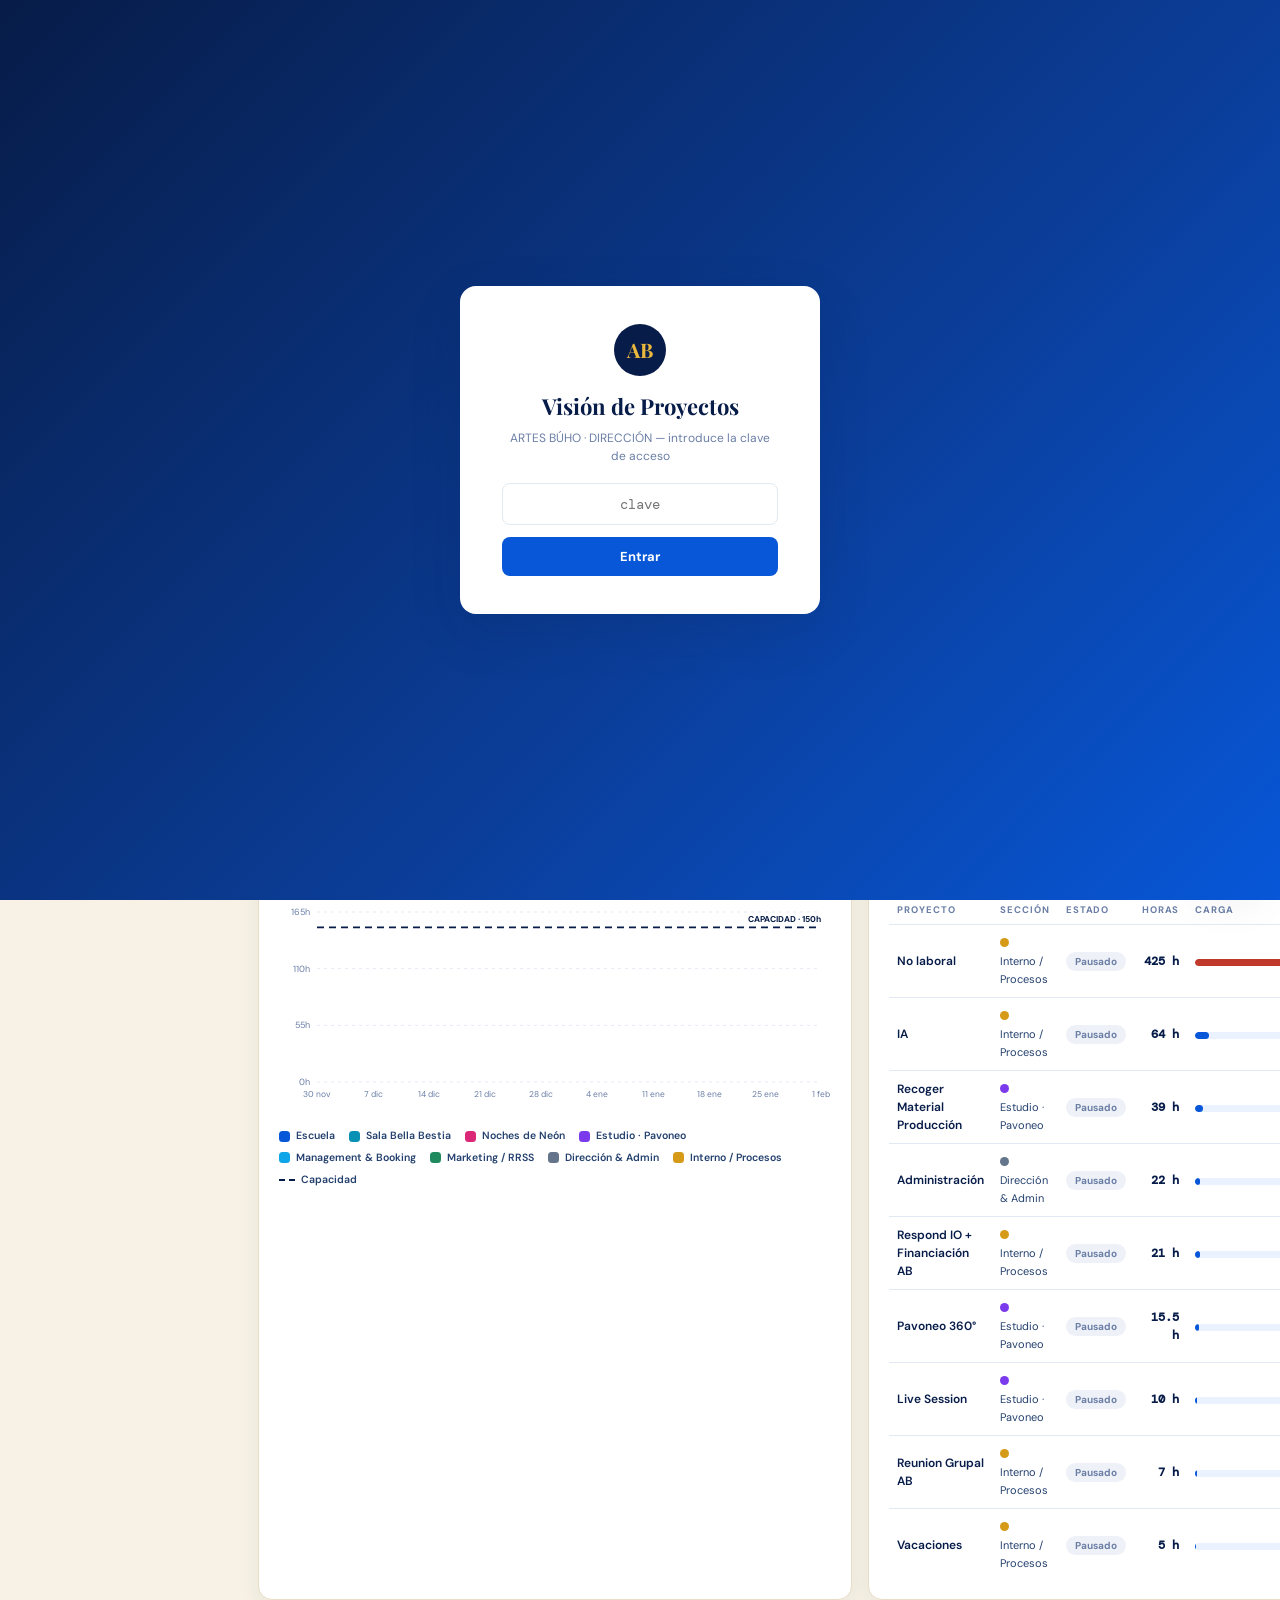
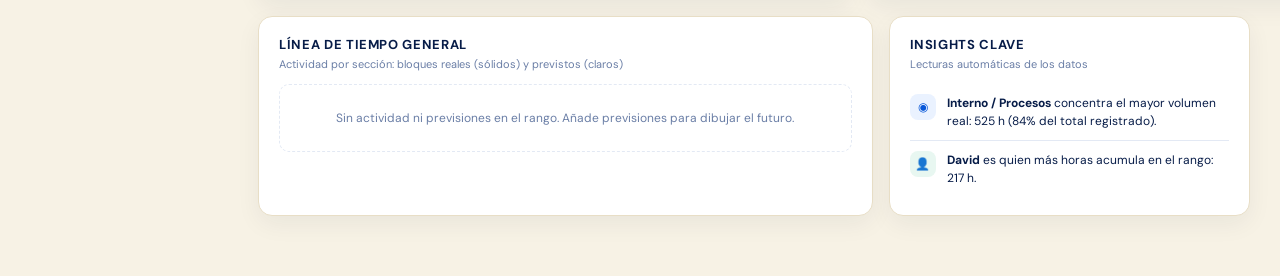
==== vision-global.html @ e703dee2 "Bautizar al asistente de Visión Global como Romeo, con tono afable y su saludo fijo El asistente pas" ====
<!DOCTYPE html>
<html lang="es">
<head>
<meta charset="UTF-8">
<meta name="viewport" content="width=device-width, initial-scale=1.0">
<title>Visión de Proyectos · Artes Búho</title>
<link rel="preconnect" href="https://fonts.googleapis.com">
<link rel="preconnect" href="https://fonts.gstatic.com" crossorigin>
<link href="https://fonts.googleapis.com/css2?family=Playfair+Display:ital,wght@0,400;0,600;0,700;1,400;1,600&family=DM+Sans:opsz,wght@9..40,300;9..40,400;9..40,500;9..40,600;9..40,700&family=DM+Mono:wght@400;500&display=swap" rel="stylesheet">
<style>
:root{
  --cream:#F7F2E5; --parchment:#EADDBF; --paper:#FFFFFF; --paper-soft:#FCFAF3;
  --ink:#071C48; --ink-mid:#24406E; --ink-light:#6A7EA6; --ink-faint:#9DAECB;
  --blue:#0757D8; --blue-deep:#043C9F; --blue-soft:#EAF2FF; --blue-mist:#F2F7FF;
  --gold:#E8B83E; --gold-pale:#FFF5D7; --terra:#D59A18; --gold-deep:#B47F10;
  --green:#1E8A5E; --green-pale:#E8F7F1;
  --red:#C0392B; --red-pale:#FDECEA; --orange:#D97706; --orange-pale:#FEF3E2;
  --border:#E3E9F4; --border-warm:#E8DEC6;
  --sh:0 8px 24px rgba(7,28,72,.06); --sh-md:0 18px 52px rgba(7,28,72,.13);
  --r:14px;
}
*{margin:0;padding:0;box-sizing:border-box}
html{scroll-behavior:smooth}
body{font-family:'DM Sans',sans-serif;background:var(--cream);color:var(--ink);font-size:13.5px;line-height:1.5;-webkit-font-smoothing:antialiased}
button{font-family:'DM Sans',sans-serif}
.mono{font-family:'DM Mono',monospace}
svg text{font-family:'DM Sans',sans-serif}

/* ========= GATE ========= */
#gate{position:fixed;inset:0;background:linear-gradient(135deg,#071C48 0%,#0B3E9A 60%,#0757D8 100%);display:flex;align-items:center;justify-content:center;z-index:1000}
.gate-card{background:#fff;border-radius:16px;padding:38px 42px;max-width:360px;width:92%;text-align:center;box-shadow:var(--sh-md)}
.gate-owl{width:52px;height:52px;border-radius:50%;background:var(--ink);color:var(--gold);font-family:'Playfair Display',serif;font-weight:700;font-size:20px;display:flex;align-items:center;justify-content:center;margin:0 auto 14px}
.gate-card h1{font-family:'Playfair Display',serif;font-size:22px;margin-bottom:6px}
.gate-card p{font-size:12px;color:var(--ink-light);margin-bottom:18px}
.gate-card input{width:100%;padding:11px 14px;border:1.5px solid var(--border);border-radius:8px;font-size:14px;font-family:'DM Mono',monospace;text-align:center;margin-bottom:12px}
.gate-card input:focus{outline:none;border-color:var(--blue)}
.gate-card button{width:100%;background:var(--blue);color:#fff;border:none;border-radius:8px;padding:11px;font-size:13px;font-weight:700;cursor:pointer}
.gate-card button:hover{background:var(--blue-deep)}
.gate-err{color:var(--red);font-size:11px;margin-top:10px;display:none}

/* ========= APP SHELL ========= */
.shell{display:grid;grid-template-columns:228px 1fr;min-height:100vh}
aside{background:var(--ink);color:#fff;padding:18px 14px;display:flex;flex-direction:column;gap:4px;position:sticky;top:0;height:100vh;overflow-y:auto}
.brand{display:flex;align-items:center;gap:11px;padding:4px 8px 16px;border-bottom:1px solid rgba(255,255,255,.1);margin-bottom:12px}
.brand .owl{width:38px;height:38px;border-radius:50%;background:rgba(255,255,255,.08);border:1.5px solid rgba(232,184,62,.7);color:var(--gold);font-family:'Playfair Display',serif;font-weight:700;font-size:15px;display:flex;align-items:center;justify-content:center;flex:none}
.brand .b-sub{font-size:9px;letter-spacing:.24em;text-transform:uppercase;color:rgba(255,255,255,.55);font-weight:700}
.brand .b-title{font-family:'Playfair Display',serif;font-size:16.5px;font-weight:700;line-height:1.2}
.side-lbl{font-size:9px;letter-spacing:.2em;text-transform:uppercase;color:rgba(255,255,255,.42);font-weight:700;padding:12px 10px 6px}
.nav-item{display:flex;align-items:center;gap:10px;padding:9px 12px;border-radius:9px;color:rgba(255,255,255,.78);font-size:12.5px;font-weight:600;cursor:pointer;border:none;background:transparent;width:100%;text-align:left;transition:.14s}
.nav-item:hover{background:rgba(255,255,255,.08);color:#fff}
.nav-item.on{background:var(--blue);color:#fff;box-shadow:0 6px 16px rgba(7,87,216,.45)}
.nav-item .ic{width:17px;text-align:center;flex:none;opacity:.9}
.side-rama{display:flex;align-items:center;gap:9px;padding:6px 12px;font-size:11.5px;color:rgba(255,255,255,.72);font-weight:500}
.side-rama .dot{width:9px;height:9px;border-radius:3px;flex:none}
.side-foot{margin-top:auto;padding:14px 8px 4px;border-top:1px solid rgba(255,255,255,.1);display:flex;align-items:center;gap:10px}
.side-foot .avatar{width:30px;height:30px}
.side-foot .f-name{font-size:12px;font-weight:700}
.side-foot .f-role{font-size:10px;color:rgba(255,255,255,.55)}

/* ========= MAIN ========= */
.main{padding:0 clamp(14px,2.4vw,30px) 60px;min-width:0}
.topbar{display:flex;align-items:center;gap:12px;flex-wrap:wrap;padding:18px 0 14px;position:sticky;top:0;background:var(--cream);z-index:50;border-bottom:1px solid var(--border-warm);margin-bottom:18px}
.topbar h1{font-family:'Playfair Display',serif;font-size:clamp(19px,2.4vw,25px);font-weight:700}
.topbar .t-sub{font-size:9.5px;letter-spacing:.22em;text-transform:uppercase;color:var(--terra);font-weight:700}
.top-actions{margin-left:auto;display:flex;gap:8px;align-items:center;flex-wrap:wrap}
.pill{display:inline-flex;align-items:center;gap:7px;background:var(--paper);border:1.5px solid var(--border);border-radius:9px;padding:7px 13px;font-size:11.5px;font-weight:600;color:var(--ink-mid)}
.btn{border:1.5px solid var(--border);background:var(--paper);color:var(--ink-mid);border-radius:9px;padding:8px 14px;font-size:12px;font-weight:700;cursor:pointer;transition:.15s}
.btn:hover{border-color:var(--blue);color:var(--blue)}
.btn.primary{background:var(--blue);border-color:var(--blue);color:#fff}
.btn.primary:hover{background:var(--blue-deep)}
.sync-meta{font-size:10px;color:var(--ink-light);font-family:'DM Mono',monospace}

section.view{display:none}
section.view.on{display:block;animation:fadeUp .28s ease}
@keyframes fadeUp{from{opacity:0;transform:translateY(6px)}to{opacity:1;transform:none}}

/* ========= CARDS / GRID ========= */
.card{background:var(--paper);border:1px solid var(--border-warm);border-radius:var(--r);box-shadow:var(--sh);padding:18px 20px}
.card h2{font-size:13px;font-weight:700;letter-spacing:.05em;text-transform:uppercase;color:var(--ink)}
.card .hint{font-size:11px;color:var(--ink-light);margin-top:1px}
.card-head{display:flex;align-items:flex-start;gap:10px;flex-wrap:wrap;margin-bottom:12px}
.card-head .spacer{margin-left:auto;display:flex;gap:8px;align-items:center}
.grid{display:grid;gap:16px}
.g-2{grid-template-columns:1.35fr 1fr}
.g-3{grid-template-columns:1.2fr .9fr .75fr}
@media(max-width:1100px){.g-2,.g-3{grid-template-columns:1fr}}
.mt{margin-top:16px}

/* ========= KPI ========= */
.kpis{display:grid;grid-template-columns:repeat(auto-fit,minmax(172px,1fr));gap:12px;margin-bottom:16px}
.kpi{background:var(--paper);border:1px solid var(--border-warm);border-radius:var(--r);padding:14px 16px 10px;box-shadow:var(--sh);position:relative}
.kpi .k-label{font-size:9.5px;letter-spacing:.14em;text-transform:uppercase;color:var(--ink-light);font-weight:700;padding-right:24px}
.kpi .k-val{font-family:'Playfair Display',serif;font-size:27px;font-weight:700;line-height:1.15;margin-top:3px}
.kpi .k-val small{font-size:13px;font-family:'DM Sans',sans-serif;font-weight:600;color:var(--ink-mid)}
.kpi .k-sub{font-size:10.5px;color:var(--ink-light);margin:1px 0 4px}
.kpi .k-sub b{color:var(--green)}
.kpi .k-sub b.neg{color:var(--red)}
.kpi .k-ic{position:absolute;top:12px;right:12px;width:22px;height:22px;border-radius:7px;display:flex;align-items:center;justify-content:center;font-size:11px;background:var(--blue-soft);color:var(--blue)}
.kpi.gold .k-ic{background:var(--gold-pale);color:var(--gold-deep)}
.kpi.gold{background:linear-gradient(150deg,var(--gold-pale) 0%,#fff 55%)}
.kpi.gold .k-val{color:var(--gold-deep)}
.kpi.alert .k-ic{background:var(--red-pale);color:var(--red)}

/* ========= CHARTS ========= */
.chart-wrap{overflow-x:auto;padding-bottom:4px}
.legend{display:flex;flex-wrap:wrap;gap:6px 14px;margin-top:8px}
.legend .lg{display:flex;align-items:center;gap:6px;font-size:10.5px;color:var(--ink-mid);font-weight:600;cursor:pointer;transition:.15s}
.legend .lg.off{opacity:.3}
.lg .sw{width:11px;height:11px;border-radius:3.5px}
.lg .ln{width:16px;height:0;border-top:2.5px dashed var(--ink-light)}
.tooltip{position:fixed;pointer-events:none;background:var(--ink);color:#fff;border-radius:10px;padding:10px 13px;font-size:11px;z-index:500;max-width:290px;box-shadow:var(--sh-md);display:none;line-height:1.55}
.tooltip .tt-title{font-weight:700;margin-bottom:4px;font-size:11.5px}
.tooltip .tt-row{display:flex;align-items:center;gap:7px;justify-content:space-between}
.tooltip .tt-row .l{display:flex;align-items:center;gap:6px}
.tooltip .dot{width:7px;height:7px;border-radius:50%;flex:none}
.tooltip .mono{color:var(--gold)}

/* heatmap */
table.heat{border-collapse:separate;border-spacing:3px;width:100%;font-size:11px}
.heat th{font-size:9px;letter-spacing:.1em;text-transform:uppercase;color:var(--ink-light);font-weight:700;padding:2px 4px}
.heat td.name{white-space:nowrap;padding-right:8px;font-weight:600;font-size:11.5px}
.heat td.name .avatar{width:22px;height:22px;font-size:9px;margin-right:6px;vertical-align:middle}
.heat td.hc{border-radius:7px;text-align:center;font-family:'DM Mono',monospace;font-weight:500;font-size:10px;padding:8px 2px;min-width:44px;color:var(--ink-mid)}
.heat-scale{display:flex;gap:12px;margin-top:10px;font-size:10px;color:var(--ink-light);font-weight:600;flex-wrap:wrap}
.heat-scale .hs{display:flex;align-items:center;gap:5px}
.heat-scale .sw{width:11px;height:11px;border-radius:3px}

/* tables */
table.tbl{border-collapse:collapse;width:100%;font-size:12px}
.tbl th{font-size:9.5px;letter-spacing:.1em;text-transform:uppercase;color:var(--ink-light);font-weight:700;text-align:left;padding:7px 8px;border-bottom:1.5px solid var(--border)}
.tbl td{padding:9px 8px;border-bottom:1px solid var(--border);vertical-align:middle}
.tbl tr:last-child td{border-bottom:none}
.tbl .r{text-align:right}
.state{display:inline-block;padding:2px 9px;border-radius:999px;font-size:10px;font-weight:700}
.state.on{background:var(--green-pale);color:var(--green)}
.state.plan{background:var(--gold-pale);color:var(--gold-deep)}
.state.off{background:#EEF1F7;color:var(--ink-light)}
.occ-bar{width:88px;height:7px;background:var(--blue-soft);border-radius:4px;overflow:hidden;display:inline-block;vertical-align:middle}
.occ-bar i{display:block;height:100%;border-radius:4px}

/* conflicts */
.cf-item{display:flex;align-items:center;gap:10px;padding:10px 12px;border:1px solid var(--border);border-radius:11px;margin-bottom:8px;background:var(--paper-soft)}
.cf-item .cf-ic{width:28px;height:28px;border-radius:8px;display:flex;align-items:center;justify-content:center;font-size:13px;flex:none}
.cf-item .cf-main{flex:1;min-width:0}
.cf-item .cf-t{font-weight:700;font-size:12px}
.cf-item .cf-m{font-size:10.5px;color:var(--ink-light)}
.sev{font-size:9.5px;font-weight:700;padding:2px 9px;border-radius:999px;flex:none}
.sev.alta{background:var(--red-pale);color:var(--red)}
.sev.media{background:var(--orange-pale);color:var(--orange)}
.sev.baja{background:var(--blue-soft);color:var(--blue)}

/* gantt */
.gantt{display:grid;grid-template-columns:150px 1fr;gap:0;font-size:11px}
.gantt .g-name{padding:8px 10px 8px 0;font-weight:600;display:flex;align-items:center;gap:7px;border-bottom:1px solid var(--border);white-space:nowrap}
.gantt .g-track{position:relative;border-bottom:1px solid var(--border);min-height:36px}
.g-bar{position:absolute;top:7px;height:22px;border-radius:6px;font-size:9.5px;font-weight:700;color:#fff;display:flex;align-items:center;padding:0 8px;overflow:hidden;white-space:nowrap;box-shadow:0 2px 6px rgba(7,28,72,.14);cursor:default}
.g-bar.fc{color:var(--ink-mid);box-shadow:none}
.g-head{display:grid;grid-template-columns:150px 1fr;font-size:9px;letter-spacing:.08em;text-transform:uppercase;color:var(--ink-light);font-weight:700}
.g-months{display:grid;position:relative}
.g-months div{padding:4px 0;text-align:center;border-left:1px dashed var(--border)}
.g-today{position:absolute;top:0;bottom:0;width:2px;background:var(--gold);z-index:3}
.g-today::after{content:'HOY';position:absolute;top:-2px;left:5px;font-size:8px;font-weight:800;color:var(--gold-deep);letter-spacing:.12em}

/* insights */
.ins-item{display:flex;gap:11px;padding:10px 0;border-bottom:1px solid var(--border);font-size:12px}
.ins-item:last-child{border-bottom:none}
.ins-item .ic{width:26px;height:26px;border-radius:8px;flex:none;display:flex;align-items:center;justify-content:center;font-size:12px}

/* people / avatars */
.avatar{width:26px;height:26px;border-radius:50%;color:#fff;font-size:10px;font-weight:700;display:inline-flex;align-items:center;justify-content:center;border:2px solid #fff;box-shadow:0 1px 3px rgba(7,28,72,.2)}
.pb-row{display:flex;align-items:center;gap:12px;margin-bottom:12px;flex-wrap:wrap}
.pb-name{width:140px;font-weight:700;font-size:12.5px;display:flex;align-items:center;gap:8px;flex:none}
.pb-track{flex:1;min-width:180px;height:24px;background:var(--blue-mist);border-radius:7px;overflow:hidden;display:flex}
.pb-seg{height:100%}
.pb-total{font-family:'DM Mono',monospace;font-weight:600;font-size:12.5px;min-width:56px;text-align:right}

/* forecast list */
.fc-list-item{display:flex;align-items:center;gap:12px;padding:11px 14px;background:var(--paper-soft);border:1px solid var(--border);border-radius:11px;margin-bottom:8px;flex-wrap:wrap}
.fc-list-item .fc-bar{width:5px;align-self:stretch;border-radius:3px;flex:none}
.fc-list-item .fc-main{flex:1;min-width:170px}
.fc-list-item .fc-title{font-weight:700;font-size:13px}
.fc-list-item .fc-meta{font-size:10.5px;color:var(--ink-light)}
.fc-list-item .fc-h{font-family:'DM Mono',monospace;font-weight:600;font-size:14px}
.icon-btn{border:1px solid var(--border);background:#fff;border-radius:8px;width:29px;height:29px;cursor:pointer;font-size:12px;color:var(--ink-mid)}
.icon-btn:hover{background:var(--blue-soft)}
.add-btn{background:var(--blue);color:#fff;border:none;border-radius:9px;padding:9px 16px;font-size:12px;font-weight:700;cursor:pointer}
.add-btn:hover{background:var(--blue-deep)}
.danger{color:var(--red);border-color:#f2c8c2}

/* mapping */
.map-row{display:flex;align-items:center;gap:10px;padding:8px 4px;border-bottom:1px solid var(--border);flex-wrap:wrap}
.map-row:last-child{border-bottom:none}
.map-row .p-name{flex:1;min-width:150px;font-weight:600;font-size:12px;display:flex;align-items:center;gap:8px}
.map-row select{padding:6px 10px;border:1.5px solid var(--border);border-radius:8px;font-size:11.5px;font-family:'DM Sans',sans-serif;background:#fff;color:var(--ink)}
.map-row .p-h{font-family:'DM Mono',monospace;font-size:10.5px;color:var(--ink-light);min-width:46px;text-align:right}
.dot{width:9px;height:9px;border-radius:50%;display:inline-block;flex:none}

/* modal */
.overlay{position:fixed;inset:0;background:rgba(7,28,72,.45);display:none;align-items:center;justify-content:center;z-index:600;padding:16px}
.overlay.on{display:flex}
.modal{background:#fff;border-radius:14px;max-width:480px;width:100%;max-height:88vh;overflow:auto;padding:26px;box-shadow:var(--sh-md)}
.modal h3{font-family:'Playfair Display',serif;font-size:19px;margin-bottom:14px}
.inp{margin-bottom:12px}
.inp label{display:block;font-size:10px;letter-spacing:.12em;text-transform:uppercase;font-weight:700;color:var(--ink-light);margin-bottom:5px}
.inp input,.inp select,.inp textarea{width:100%;padding:10px 12px;border:1.5px solid var(--border);border-radius:8px;font-size:13px;font-family:'DM Sans',sans-serif;color:var(--ink)}
.inp input:focus,.inp select:focus,.inp textarea:focus{outline:none;border-color:var(--blue)}
.inp-row{display:grid;grid-template-columns:1fr 1fr;gap:10px}
.modal-actions{display:flex;gap:8px;justify-content:flex-end;margin-top:16px;flex-wrap:wrap}
.ghost-btn{background:#fff;color:var(--ink-mid);border:1.5px solid var(--border);border-radius:9px;padding:8px 14px;font-size:12px;font-weight:600;cursor:pointer}
.ghost-btn:hover{border-color:var(--blue);color:var(--blue)}

.empty{padding:24px;text-align:center;color:var(--ink-light);font-size:12px;border:1.5px dashed var(--border);border-radius:10px}
.toast{position:fixed;bottom:22px;left:50%;transform:translateX(-50%) translateY(80px);background:var(--ink);color:#fff;border-radius:999px;padding:10px 22px;font-size:12.5px;font-weight:600;z-index:800;transition:.3s;opacity:0}
.toast.on{transform:translateX(-50%);opacity:1}

/* ========= AI ASSISTANT (floating) ========= */
.ai-fab{position:fixed;bottom:24px;right:24px;width:52px;height:52px;border-radius:50%;background:var(--ink);color:var(--gold);border:1.5px solid rgba(232,184,62,.5);font-family:'Playfair Display',serif;font-size:21px;box-shadow:var(--sh-md);cursor:pointer;z-index:900;display:flex;align-items:center;justify-content:center;transition:.15s}
.ai-fab:hover{transform:scale(1.07);background:var(--ink-mid)}
.ai-panel{position:fixed;bottom:88px;right:24px;width:340px;max-width:calc(100vw - 32px);height:440px;max-height:70vh;background:#fff;border-radius:16px;box-shadow:var(--sh-md);z-index:901;display:flex;flex-direction:column;overflow:hidden;border:1px solid var(--border)}
.ai-panel-head{background:var(--ink);color:#fff;padding:12px 14px;font-weight:700;font-size:12.5px;display:flex;justify-content:space-between;align-items:center;flex:none}
.ai-panel-head button{background:transparent;border:none;color:rgba(255,255,255,.75);font-size:13px;cursor:pointer;padding:2px 4px}
.ai-panel-head button:hover{color:#fff}
.ai-panel-body{flex:1;overflow-y:auto;padding:12px;display:flex;flex-direction:column;gap:8px;background:var(--cream)}
.ai-msg{max-width:88%;padding:8px 11px;border-radius:11px;font-size:12.5px;line-height:1.55;white-space:pre-wrap}
.ai-msg.user{align-self:flex-end;background:var(--blue);color:#fff;border-bottom-right-radius:3px}
.ai-msg.bot{align-self:flex-start;background:#fff;border:1px solid var(--border);color:var(--ink);border-bottom-left-radius:3px}
.ai-msg.pending{align-self:flex-start;background:#fff;border:1px dashed var(--border);color:var(--ink-light);font-style:italic}
.ai-panel-input{display:flex;gap:6px;padding:10px;border-top:1px solid var(--border);background:#fff;flex:none}
.ai-panel-input input{flex:1;border:1.5px solid var(--border);border-radius:8px;padding:8px 10px;font-size:12.5px;font-family:'DM Sans',sans-serif;color:var(--ink)}
.ai-panel-input input:focus{outline:none;border-color:var(--blue)}
.ai-panel-input input:disabled{opacity:.6}
.ai-panel-input button{background:var(--blue);color:#fff;border:none;border-radius:8px;width:34px;font-size:14px;cursor:pointer;flex:none}
.ai-panel-input button:hover{background:var(--blue-deep)}
@media(max-width:520px){.ai-panel{right:16px;bottom:80px;width:calc(100vw - 32px)}.ai-fab{right:16px;bottom:16px}}
.wk-nav{display:flex;align-items:center;gap:6px}
.wk-lbl{font-family:'DM Mono',monospace;font-size:11px;font-weight:600;min-width:132px;text-align:center;color:var(--ink-mid)}
.seg-note{background:var(--gold-pale);border:1px solid #eed9a0;border-radius:10px;padding:9px 13px;font-size:11.5px;color:#7a5c10;margin-bottom:14px}

/* coincidences */
.heat-row{display:grid;gap:4px}
.heat-lbl{font-size:9px;color:var(--ink-light);text-align:center;letter-spacing:.08em;text-transform:uppercase;font-weight:700}

@media (max-width:900px){
  .shell{grid-template-columns:1fr}
  aside{position:fixed;left:0;top:0;bottom:0;width:236px;z-index:200;transform:translateX(-100%);transition:.25s}
  aside.open{transform:none;box-shadow:var(--sh-md)}
  .menu-btn{display:inline-flex!important}
}
.menu-btn{display:none;border:1.5px solid var(--border);background:#fff;border-radius:9px;width:36px;height:36px;font-size:15px;cursor:pointer;align-items:center;justify-content:center}
@media (prefers-reduced-motion:reduce){*{animation:none!important;transition:none!important}}
</style>
</head>
<body>

<div id="gate">
  <div class="gate-card">
    <div class="gate-owl">AB</div>
    <h1>Visión de Proyectos</h1>
    <p>ARTES BÚHO · DIRECCIÓN — introduce la clave de acceso</p>
    <input type="password" id="gateInput" placeholder="clave" onkeydown="if(event.key==='Enter')tryGate()">
    <button onclick="tryGate()">Entrar</button>
    <div class="gate-err" id="gateErr">Clave incorrecta</div>
  </div>
</div>

<div class="shell">
<aside id="sidebar">
  <div class="brand">
    <div class="owl">AB</div>
    <div><div class="b-sub">Artes Búho</div><div class="b-title">Visión de Proyectos</div></div>
  </div>
  <div class="side-lbl">Cuadro de mando</div>
  <div id="sideNav"></div>
  <div class="side-lbl">Secciones</div>
  <div id="sideRamas"></div>
  <div class="side-lbl">Enlaces</div>
  <a class="nav-item" href="index.html" target="_blank" rel="noopener" style="text-decoration:none">
    <span class="ic">🗓</span>Cuadrante de horas ↗
  </a>
  <div class="side-foot">
    <div class="avatar" style="background:var(--gold);color:var(--ink)">AB</div>
    <div><div class="f-name">Dirección</div><div class="f-role">Román · David</div></div>
  </div>
</aside>

<div class="main">
  <div class="topbar">
    <button class="menu-btn" onclick="document.getElementById('sidebar').classList.toggle('open')">☰</button>
    <div><div class="t-sub" id="topSub">Vista ejecutiva</div><h1 id="topTitle">Visión Global</h1></div>
    <div class="top-actions">
      <span class="pill" id="rangePill">🗓 —</span>
      <span class="sync-meta" id="syncMeta">—</span>
      <button class="btn" onclick="exportLocal()">⤓ Exportar</button>
      <button class="btn" onclick="importLocal()">⤒ Importar</button>
      <button class="btn primary" onclick="syncData(true)">↺ Sincronizar</button>
    </div>
  </div>

  <!-- ============ VISIÓN GLOBAL ============ -->
  <section class="view" id="v-global">
    <div class="kpis" id="kpiWrap"></div>

    <div class="grid g-2">
      <div class="card">
        <div class="card-head">
          <div><h2>Volumen de trabajo por sección</h2><div class="hint">Horas reales apiladas por semana · línea punteada = reales + previstas</div></div>
          <div class="spacer wk-nav">
            <button class="icon-btn" onclick="shiftRiver(-4)">‹</button>
            <button class="ghost-btn" style="padding:5px 11px" onclick="centerRiver()">Hoy</button>
            <button class="icon-btn" onclick="shiftRiver(4)">›</button>
          </div>
        </div>
        <div class="chart-wrap"><div id="volChart"></div></div>
        <div class="legend" id="volLegend"></div>
      </div>
      <div class="card">
        <div class="card-head">
          <div><h2>Mapa de calor · carga por persona y semana</h2><div class="hint">Horas reales del cuadrante</div></div>
        </div>
        <div class="chart-wrap"><div id="heatmap"></div></div>
        <div class="heat-scale" id="heatScale"></div>
      </div>
    </div>

    <div class="grid g-3 mt">
      <div class="card">
        <div class="card-head">
          <div><h2>Previsión de carga · próximas semanas</h2><div class="hint">Horas previstas por sección · línea = capacidad del equipo</div></div>
        </div>
        <div class="chart-wrap"><div id="fcChart"></div></div>
        <div class="legend" id="fcLegend"></div>
      </div>
      <div class="card">
        <div class="card-head">
          <div><h2>Proyectos activos · carga</h2><div class="hint">Horas reales acumuladas por proyecto</div></div>
        </div>
        <div style="overflow-x:auto"><table class="tbl" id="projTable"></table></div>
      </div>
      <div class="card">
        <div class="card-head">
          <div><h2>Conflictos de carga</h2><div class="hint">Sobrecargas y solapes detectados</div></div>
        </div>
        <div id="conflictsMini"></div>
        <button class="btn" style="width:100%;margin-top:6px" onclick="go('conflictos')">Ver todos los conflictos</button>
      </div>
    </div>

    <div class="grid g-2 mt" style="grid-template-columns:1.7fr 1fr">
      <div class="card">
        <div class="card-head">
          <div><h2>Línea de tiempo general</h2><div class="hint">Actividad por sección: bloques reales (sólidos) y previstos (claros)</div></div>
        </div>
        <div class="chart-wrap"><div id="gantt"></div></div>
      </div>
      <div class="card">
        <div class="card-head"><div><h2>Insights clave</h2><div class="hint">Lecturas automáticas de los datos</div></div></div>
        <div id="insights"></div>
      </div>
    </div>
  </section>

  <!-- ============ PROYECTOS ============ -->
  <section class="view" id="v-proyectos">
    <div class="seg-note">🦉 Cada proyecto del cuadrante computa sus horas en una sección del mapa de Artes Búho. Cambia la asignación y todo el cuadro de mando se recalcula.</div>
    <div class="card">
      <div class="card-head"><div><h2>Proyectos del cuadrante</h2><div class="hint">Horas reales, sección asignada y estado</div></div></div>
      <div id="mappingList"></div>
    </div>
  </section>

  <!-- ============ PERSONAS ============ -->
  <section class="view" id="v-personas">
    <div class="card">
      <div class="card-head"><div><h2>Carga por persona</h2><div class="hint">Horas reales del rango visible, repartidas por sección</div></div></div>
      <div id="peopleBars"></div>
    </div>
    <div class="card mt">
      <div class="card-head"><div><h2>Tendencia semanal por persona</h2><div class="hint">Evolución de la carga individual</div></div></div>
      <div class="chart-wrap"><div id="peopleTrend"></div></div>
    </div>
  </section>

  <!-- ============ PARALELO ============ -->
  <section class="view" id="v-paralelo">
    <div class="card">
      <div class="card-head">
        <div><h2>Quién está en qué, a la vez</h2><div class="hint">Horas por persona y sección en la semana seleccionada</div></div>
        <div class="spacer wk-nav">
          <button class="icon-btn" onclick="shiftDetailWeek(-1)">‹</button>
          <span class="wk-lbl" id="detailWeekLbl"></span>
          <button class="icon-btn" onclick="shiftDetailWeek(1)">›</button>
        </div>
      </div>
      <div class="chart-wrap"><div id="personRamaMatrix"></div></div>
    </div>
    <div class="card mt">
      <div class="card-head"><div><h2>Coincidencias del equipo por día</h2><div class="hint">Dorado = coincide todo el equipo activo · Azul = 2 o más personas</div></div></div>
      <div id="coincidenceGrid"></div>
    </div>
  </section>

  <!-- ============ PREVISIONES ============ -->
  <section class="view" id="v-previsiones">
    <div class="card">
      <div class="card-head">
        <div><h2>Previsiones de carga</h2><div class="hint">Eventos y procesos futuros con horas estimadas: se dibujan en el volumen y en la línea de tiempo</div></div>
        <div class="spacer"><button class="add-btn" onclick="openForecast()">+ Nueva previsión</button></div>
      </div>
      <div id="forecastList"></div>
    </div>
    <div class="card mt">
      <div class="card-head"><div><h2>Capacidad del equipo</h2><div class="hint">Horas semanales de referencia por persona: se usan para ocupación y conflictos</div></div></div>
      <div id="capacityList"></div>
    </div>
  </section>

  <!-- ============ CONFLICTOS ============ -->
  <section class="view" id="v-conflictos">
    <div class="card">
      <div class="card-head"><div><h2>Conflictos y alertas de carga</h2><div class="hint">Sobrecargas por persona, picos por encima de la capacidad y solapes de todo el equipo</div></div></div>
      <div id="conflictsFull"></div>
    </div>
  </section>
</div>
</div>

<div class="overlay" id="overlay" onclick="if(event.target===this)closeModal()">
  <div class="modal" id="modalBody"></div>
</div>
<div class="tooltip" id="tooltip"></div>
<div class="toast" id="toast"></div>
<input type="file" id="importFile" accept=".json" style="display:none">

<button class="ai-fab" id="aiFab" onclick="toggleAiChat()" title="Preguntar a Romeo sobre el cuadrante">🦉</button>
<div class="ai-panel" id="aiPanel" style="display:none">
  <div class="ai-panel-head">
    <span>🦉 Romeo</span>
    <button onclick="toggleAiChat()">✕</button>
  </div>
  <div class="ai-panel-body" id="aiMessages"></div>
  <div class="ai-panel-input">
    <input type="text" id="aiInput" placeholder="Pregunta algo sobre el cuadrante…" onkeydown="if(event.key==='Enter')sendAiQuestion()">
    <button onclick="sendAiQuestion()">➤</button>
  </div>
</div>

<script>
/* ============ Visión de Proyectos · Artes Búho ============ */
const GATE_KEY='pavoneo360';
const DATA_URLS=[
  'https://artesbuhooficial-max.github.io/cuadrante-artes-buho/data/cuadrante-data.json',
  'https://raw.githubusercontent.com/artesbuhooficial-max/cuadrante-artes-buho/master/data/cuadrante-data.json'
];
const LKEY='ab_vision_global_v2';

const RAMAS=[
  {id:'escuela',   name:'Escuela',              color:'#0757D8', desc:'Dirección, jefatura, profesores y alumnos'},
  {id:'bella',     name:'Sala Bella Bestia',    color:'#0891B2', desc:'Programación, eventos y sala'},
  {id:'neon',      name:'Noches de Neón',       color:'#DB2777', desc:'Banda: bolos, bodas y hoja de ruta'},
  {id:'estudio',   name:'Estudio · Pavoneo',    color:'#7C3AED', desc:'Grabación, producción y contenidos'},
  {id:'mgmt',      name:'Management & Booking', color:'#0EA5E9', desc:'Roster de artistas, envíos y giras'},
  {id:'marketing', name:'Marketing / RRSS',     color:'#1E8A5E', desc:'Contenidos, publicidad y comunidades'},
  {id:'admin',     name:'Dirección & Admin',    color:'#64748B', desc:'Contabilidad, facturación y legal'},
  {id:'interno',   name:'Interno / Procesos',   color:'#D59A18', desc:'Reuniones, herramientas y organización'}
];
const ramaById=id=>RAMAS.find(r=>r.id===id)||RAMAS[RAMAS.length-1];
function guessRama(name){
  const n=(name||'').toLowerCase();
  if(/escuela|kydemy|contabili.*escuela|profesor|alumno/.test(n))return 'escuela';
  if(/bella|bestia/.test(n))return 'bella';
  if(/ne[oó]n/.test(n))return 'neon';
  if(/pavoneo|grabaci|producci|live session|material|estudio|podcast/.test(n))return 'estudio';
  if(/booking|management|m\.a\.p\.a|mapa musical|roster|gira/.test(n))return 'mgmt';
  if(/marketing|rrss|reel|redes|publicidad|contenido/.test(n))return 'marketing';
  if(/administra|contabil|factur|legal|n[oó]mina/.test(n))return 'admin';
  return 'interno';
}

/* ============ STATE ============ */
// el cuadrante de horas guarda bloques de 30 min (índice.html: SLOT_HOURS) —
// cada celda ocupada del grid equivale a media hora real, no a una hora
const SLOT_HOURS=0.5;
let cuad=null;
let local={mapping:{},forecasts:[],hidden:{},capacity:{},capDefault:30};
let riverOffset=0, detailWeek=null;
const RIVER_BACK=6, RIVER_FWD=10;
function loadLocal(){try{const s=localStorage.getItem(LKEY);if(s)local=Object.assign(local,JSON.parse(s));}catch(e){}}
function saveLocal(){try{localStorage.setItem(LKEY,JSON.stringify(local));}catch(e){}}

/* ============ FECHAS ============ */
function mondayOf(d){const x=new Date(d);const day=(x.getDay()+6)%7;x.setDate(x.getDate()-day);x.setHours(0,0,0,0);return x;}
function addDays(d,n){const x=new Date(d);x.setDate(x.getDate()+n);return x;}
function dStr(d){return d.getFullYear()+'-'+String(d.getMonth()+1).padStart(2,'0')+'-'+String(d.getDate()).padStart(2,'0');}
function weekId(d){return dStr(mondayOf(d));}
function parseD(s){const p=String(s).split('-');return new Date(+p[0],+p[1]-1,+p[2]);}
const DAYS=['Lun','Mar','Mié','Jue','Vie','Sáb','Dom'];
const MESES=['ene','feb','mar','abr','may','jun','jul','ago','sep','oct','nov','dic'];
function wkLabel(mon){const e=addDays(mon,6);return mon.getDate()+' '+MESES[mon.getMonth()]+' – '+e.getDate()+' '+MESES[e.getMonth()];}
function shortWk(mon){return mon.getDate()+' '+MESES[mon.getMonth()];}

/* ============ DERIVADOS ============ */
function team(){return (cuad&&cuad.team)||[];}
function allProjects(){
  const seen={},out=[];
  team().forEach(p=>(p.projects||[]).forEach(pr=>{if(!seen[pr.id]){seen[pr.id]=1;out.push(pr);}}));
  return out;
}
function projName(id){const f=allProjects().find(p=>p.id===id);return f?f.name:'(proyecto)';}
function ramaOfProject(pid){return local.mapping[pid]||guessRama(projName(pid));}
function cellProj(v){return (v&&typeof v==='object')?v.p:v;}
function capOf(p){return local.capacity[p.id]!=null?+local.capacity[p.id]:local.capDefault;}

function realByWeek(){
  const out={};
  team().forEach(p=>Object.entries(p.grid||{}).forEach(([wk,cells])=>{
    out[wk]=out[wk]||{};
    Object.values(cells).forEach(v=>{const pid=cellProj(v);if(!pid)return;const r=ramaOfProject(pid);out[wk][r]=(out[wk][r]||0)+SLOT_HOURS;});
  }));
  return out;
}
function realByWeekPerson(){
  const out={};
  team().forEach(p=>Object.entries(p.grid||{}).forEach(([wk,cells])=>{
    out[wk]=out[wk]||{};out[wk][p.id]=(out[wk][p.id]||0)+Object.keys(cells).length*SLOT_HOURS;
  }));
  return out;
}
function realByProject(){
  const out={};
  team().forEach(p=>Object.values(p.grid||{}).forEach(cells=>Object.values(cells).forEach(v=>{
    const pid=cellProj(v);if(pid)out[pid]=(out[pid]||0)+SLOT_HOURS;
  })));
  return out;
}
function projectLastWeek(){
  const out={};
  team().forEach(p=>Object.entries(p.grid||{}).forEach(([wk,cells])=>Object.values(cells).forEach(v=>{
    const pid=cellProj(v);if(!pid)return;
    if(!out[pid]||wk>out[pid])out[pid]=wk;
  })));
  return out;
}
function forecastByWeek(){
  const out={};
  local.forecasts.forEach(f=>{const wk=weekId(parseD(f.week));out[wk]=out[wk]||{};out[wk][f.rama]=(out[wk][f.rama]||0)+(+f.hours||0);});
  return out;
}
function riverWeeks(){
  const start=addDays(mondayOf(new Date()),(-RIVER_BACK+riverOffset)*7);
  const out=[];for(let i=0;i<RIVER_BACK+RIVER_FWD;i++)out.push(addDays(start,i*7));
  return out;
}
function weekTotal(map,wk){return Object.values(map[wk]||{}).reduce((a,b)=>a+b,0);}
function teamCapacity(){const t=team();return t.length?t.reduce((a,p)=>a+capOf(p),0):local.capDefault;}

/* ============ CONFLICTOS ============ */
function computeConflicts(){
  const out=[];
  const rbp=realByWeekPerson(), rbw=realByWeek(), fbw=forecastByWeek();
  const weeks=riverWeeks();
  const todayWk=weekId(new Date());
  /* sobrecarga por persona */
  weeks.forEach(mon=>{
    const wk=dStr(mon);
    team().forEach(p=>{
      const h=rbp[wk]&&rbp[wk][p.id]||0;
      const cap=capOf(p);
      if(h>cap){
        out.push({kind:'persona',icon:'⚠',title:p.name,color:p.color||'#0757D8',
          msg:'Sobrecarga: '+h+' h ('+(h-cap)+' h sobre su capacidad de '+cap+' h)',
          date:wk,when:'semana del '+shortWk(mon),sev:h>cap*1.2?'alta':'media'});
      }
    });
  });
  /* pico de carga previsto por encima de la capacidad del equipo */
  const capT=teamCapacity();
  weeks.forEach(mon=>{
    const wk=dStr(mon);
    const tot=weekTotal(rbw,wk)+weekTotal(fbw,wk);
    if(tot>capT){
      out.push({kind:'pico',icon:'▲',title:'Pico de carga previsto',color:'#D59A18',
        msg:tot+' h entre reales y previstas · capacidad del equipo: '+capT+' h',
        date:wk,when:'semana del '+shortWk(mon),sev:tot>capT*1.25?'alta':'media'});
    }
  });
  /* coincidencia de todo el equipo en un día */
  weeks.forEach(mon=>{
    const wk=dStr(mon);
    const active=team().filter(p=>Object.keys((p.grid||{})[wk]||{}).length);
    if(active.length<2)return;
    for(let d=0;d<7;d++){
      const who=active.filter(p=>Object.keys((p.grid||{})[wk]||{}).some(k=>k.split('-')[0]===String(d)));
      if(who.length===active.length&&who.length>=3){
        out.push({kind:'coincidencia',icon:'👥',title:'Todo el equipo coincide',color:'#0757D8',
          msg:who.map(x=>x.name).join(', ')+' — '+DAYS[d],
          date:dStr(addDays(mon,d)),when:DAYS[d]+' '+shortWk(addDays(mon,d)),sev:'baja'});
      }
    }
  });
  /* previsiones grandes sin implicados */
  local.forecasts.forEach(f=>{
    if((+f.hours||0)>=20&&!(f.people||'').trim()){
      out.push({kind:'prevision',icon:'❓',title:esc(f.title),color:ramaById(f.rama).color,
        msg:'Previsión de '+f.hours+' h sin implicados asignados',
        date:f.week,when:'semana del '+shortWk(mondayOf(parseD(f.week))),sev:'media'});
    }
  });
  const sevRank={alta:0,media:1,baja:2};
  out.sort((a,b)=>(sevRank[a.sev]-sevRank[b.sev])||String(a.date).localeCompare(String(b.date)));
  return out;
}

/* ============ GATE / SYNC ============ */
function tryGate(){
  const v=document.getElementById('gateInput').value.trim();
  if(v===GATE_KEY){sessionStorage.setItem('ab_vg_gate','1');document.getElementById('gate').style.display='none';}
  else document.getElementById('gateErr').style.display='block';
}
if(sessionStorage.getItem('ab_vg_gate')==='1')document.getElementById('gate').style.display='none';

async function syncData(manual){
  const meta=document.getElementById('syncMeta');
  meta.textContent='sincronizando…';
  for(const base of DATA_URLS){
    try{
      const r=await fetch(base+'?t='+Date.now(),{cache:'no-store'});
      if(r.ok){
        cuad=await r.json();
        const up=cuad.meta&&cuad.meta.updatedAt?new Date(cuad.meta.updatedAt):null;
        meta.textContent='cuadrante · '+(up?up.toLocaleDateString('es-ES',{day:'numeric',month:'short'})+' '+up.toLocaleTimeString('es-ES',{hour:'2-digit',minute:'2-digit'}):'ok');
        try{localStorage.setItem(LKEY+'_cache',JSON.stringify(cuad));}catch(e){}
        if(manual)toast('✓ Datos del cuadrante actualizados');
        renderAll();return;
      }
    }catch(e){}
  }
  const cache=localStorage.getItem(LKEY+'_cache');
  if(cache){cuad=JSON.parse(cache);meta.textContent='sin conexión · copia local';}
  else meta.textContent='sin datos';
  renderAll();
}

/* ============ NAV ============ */
const NAV=[
  {id:'global',label:'Visión Global',ic:'◉'},
  {id:'proyectos',label:'Proyectos',ic:'▤'},
  {id:'personas',label:'Personas',ic:'👤'},
  {id:'paralelo',label:'Paralelo · coincidencias',ic:'⇄'},
  {id:'previsiones',label:'Previsiones',ic:'✦'},
  {id:'conflictos',label:'Conflictos',ic:'⚠'}
];
let curView='global';
function go(id){
  curView=id;
  document.querySelectorAll('.nav-item').forEach(b=>b.classList.toggle('on',b.dataset.v===id));
  document.querySelectorAll('.view').forEach(v=>v.classList.remove('on'));
  document.getElementById('v-'+id).classList.add('on');
  const nav=NAV.find(n=>n.id===id);
  document.getElementById('topTitle').textContent=nav.label;
  document.getElementById('sidebar').classList.remove('open');
  renderAll();
}
function renderSide(){
  const nav=document.getElementById('sideNav');
  nav.innerHTML='';
  NAV.forEach(n=>{
    const b=document.createElement('button');
    b.className='nav-item'+(n.id===curView?' on':'');
    b.dataset.v=n.id;
    b.innerHTML='<span class="ic">'+n.ic+'</span>'+n.label;
    b.onclick=()=>go(n.id);
    nav.appendChild(b);
  });
  document.getElementById('sideRamas').innerHTML=RAMAS.map(r=>'<div class="side-rama"><span class="dot" style="background:'+r.color+'"></span>'+esc(r.name)+'</div>').join('');
}

/* ============ HELPERS ============ */
function esc(s){return String(s==null?'':s).replace(/[&<>"']/g,c=>({'&':'&amp;','<':'&lt;','>':'&gt;','"':'&quot;',"'":'&#39;'}[c]));}
function toast(msg){const t=document.getElementById('toast');t.textContent=msg;t.classList.add('on');clearTimeout(t._to);t._to=setTimeout(()=>t.classList.remove('on'),2600);}

/* ============ ASISTENTE IA (icono flotante) ============ */
// Usa la MISMA URL de Apps Script que ya publica el cuadrante (viaja dentro
// del propio JSON publicado en cuad.config.appsUrl) — no hace falta configurar nada aparte.
function aiJsonp(url){return new Promise((res,rej)=>{
  const cb='__aicb'+Math.random().toString(36).slice(2);
  const s=document.createElement('script');
  const to=setTimeout(()=>{cleanup();rej(new Error('Tiempo de espera agotado'));},30000);
  function cleanup(){clearTimeout(to);delete window[cb];if(s.parentNode)s.parentNode.removeChild(s);}
  window[cb]=(data)=>{cleanup();res(data);};
  s.onerror=()=>{cleanup();rej(new Error('No se pudo conectar'));};
  s.src=url+(url.indexOf('?')>=0?'&':'?')+'callback='+cb;
  document.body.appendChild(s);
});}
function toggleAiChat(){
  const p=document.getElementById('aiPanel');
  const opening=p.style.display!=='flex';
  p.style.display=opening?'flex':'none';
  if(opening){
    const box=document.getElementById('aiMessages');
    if(!box.dataset.greeted){
      box.dataset.greeted='1';
      const ready=cuad&&cuad.config&&cuad.config.appsUrl;
      appendAiMsg('bot', ready
        ? 'Hola, quiriditos búhos... soy Romeo 🦉 — pregúntame lo que quieras sobre el cuadrante: horas, sobrecargas, proyectos, quién hace qué…'
        : 'Hola, quiriditos búhos... soy Romeo, pero todavía no tengo conexión con el script del cuadrante — sincroniza los datos (↻) e inténtalo de nuevo.');
    }
    document.getElementById('aiInput').focus();
  }
}
function appendAiMsg(kind,text){
  const box=document.getElementById('aiMessages');
  const div=document.createElement('div');
  div.className='ai-msg '+kind;
  div.textContent=text;
  box.appendChild(div);
  box.scrollTop=box.scrollHeight;
  return div;
}
// El JSON publicado (cuad) trae las horas en bruto, pero cosas como el mapa de
// calor dependen también de la CAPACIDAD por persona, que es un ajuste local de
// este navegador (no viaja en el JSON público). Sin esto, la IA no podía explicar
// ni recalcular lo que se ve en pantalla — así que se lo mandamos ya calculado.
function buildAiContext(){
  try{
    const t=team();
    if(!t.length)return null;
    const weeks=riverWeeks().slice(0,12);
    const rbp=realByWeekPerson();
    const mapaCalor=[];
    t.forEach(p=>{
      const cap=capOf(p);
      weeks.forEach(m=>{
        const wk=dStr(m);
        const h=(rbp[wk]&&rbp[wk][p.id])||0;
        if(!h)return;
        const pct=Math.round(h/cap*100);
        const nivel=pct<=40?'bajo (≤40%)':pct<=75?'medio (40-75%)':pct<=100?'alto (75-100%)':'sobrecarga (>100%)';
        mapaCalor.push({persona:p.name,semana:wk,horas:h,capacidad_semanal:cap,porcentaje:pct,nivel:nivel});
      });
    });
    const capacidades={};
    t.forEach(p=>{capacidades[p.name]=capOf(p);});
    return {
      explicacion_mapa_de_calor:'La pestaña Global muestra un "Mapa de calor": una fila por persona, una columna por cada una de las 12 semanas visibles (6 anteriores a hoy y 6 siguientes, por defecto). Cada celda es el número de horas REALES ya asignadas en el cuadrante esa semana (bloques de 30 min ocupados). El color de la celda no depende de un umbral de horas fijo, sino del porcentaje de esas horas sobre la CAPACIDAD semanal configurada para esa persona (ajuste local de Visión Global; si no se ha personalizado, el valor por defecto es '+local.capDefault+' h/semana). Escala de color: verde = ≤40% de su capacidad, azul = 40-75%, ámbar = 75-100%, rojo = más del 100% (sobrecarga).',
      mapa_de_calor_actual:mapaCalor,
      capacidades_configuradas_h_semana:capacidades
    };
  }catch(e){return null;}
}
async function sendAiQuestion(){
  const inp=document.getElementById('aiInput');
  const q=(inp.value||'').trim();
  if(!q)return;
  if(!cuad||!cuad.config||!cuad.config.appsUrl){
    appendAiMsg('bot','No hay conexión con el script del cuadrante todavía — sincroniza los datos (↻).');
    return;
  }
  inp.value='';inp.disabled=true;
  appendAiMsg('user',q);
  const pending=appendAiMsg('pending','Pensando…');
  try{
    const ctxObj=buildAiContext();
    const ctxParam=ctxObj?('&ctx='+encodeURIComponent(JSON.stringify(ctxObj))):'';
    const url=cuad.config.appsUrl+'?action=ask&q='+encodeURIComponent(q)+'&view='+encodeURIComponent(curView)+ctxParam;
    const d=await aiJsonp(url);
    pending.remove();
    appendAiMsg('bot', d&&d.ok ? d.answer : ('Hola, quiriditos búhos... no he podido responder: '+((d&&d.error)||'error desconocido')));
  }catch(e){
    pending.remove();
    appendAiMsg('bot','Hola, quiriditos búhos... parece que hay un problema de conexión: '+e.message);
  }finally{
    inp.disabled=false;inp.focus();
  }
}
function initials(n){return (n||'?').split(' ').map(w=>w[0]).join('').slice(0,2).toUpperCase();}
const tt=document.getElementById('tooltip');
function showTT(html,ev){tt.innerHTML=html;tt.style.display='block';moveTT(ev);}
function moveTT(ev){const pad=14;let x=ev.clientX+pad,y=ev.clientY+pad;const w=tt.offsetWidth,h=tt.offsetHeight;if(x+w>innerWidth-8)x=ev.clientX-w-pad;if(y+h>innerHeight-8)y=ev.clientY-h-pad;tt.style.left=x+'px';tt.style.top=y+'px';}
function hideTT(){tt.style.display='none';}
function hexA(hex,a){return hex+Math.round(a*255).toString(16).padStart(2,'0');}
function catmull(pts){ /* smooth path through points */
  if(pts.length<2)return '';
  let d='M'+pts[0][0]+','+pts[0][1];
  for(let i=0;i<pts.length-1;i++){
    const p0=pts[Math.max(0,i-1)],p1=pts[i],p2=pts[i+1],p3=pts[Math.min(pts.length-1,i+2)];
    const c1x=p1[0]+(p2[0]-p0[0])/6, c1y=p1[1]+(p2[1]-p0[1])/6;
    const c2x=p2[0]-(p3[0]-p1[0])/6, c2y=p2[1]-(p3[1]-p1[1])/6;
    d+='C'+c1x.toFixed(1)+','+c1y.toFixed(1)+' '+c2x.toFixed(1)+','+c2y.toFixed(1)+' '+p2[0]+','+p2[1];
  }
  return d;
}
function sparkline(series,color,w,h){
  w=w||120;h=h||30;
  const max=Math.max(1,...series);
  const pts=series.map((v,i)=>[+(i/(Math.max(1,series.length-1))*w).toFixed(1),+(h-3-(v/max)*(h-8)).toFixed(1)]);
  const line=catmull(pts);
  const area=line+' L'+w+','+h+' L0,'+h+' Z';
  return '<svg width="'+w+'" height="'+h+'" viewBox="0 0 '+w+' '+h+'" preserveAspectRatio="none" style="display:block;width:100%;height:'+h+'px">'+
    '<path d="'+area+'" fill="'+hexA(color,0.12)+'"/>'+
    '<path d="'+line+'" fill="none" stroke="'+color+'" stroke-width="2" stroke-linejoin="round"/></svg>';
}

/* ============ KPIs ============ */
function renderKPIs(){
  const wrap=document.getElementById('kpiWrap');
  const rbw=realByWeek(),fbw=forecastByWeek(),rbp=realByWeekPerson();
  const weeks=riverWeeks();
  const wkIds=weeks.map(dStr);
  const todayWk=weekId(new Date());
  const realSeries=wkIds.map(wk=>weekTotal(rbw,wk));
  const planSeries=wkIds.map(wk=>weekTotal(rbw,wk)+weekTotal(fbw,wk));
  const totalReal=realSeries.reduce((a,b)=>a+b,0);
  const totalPlan=planSeries.reduce((a,b)=>a+b,0);
  /* ocupación media: semanas con actividad, real/capacidad */
  const capT=teamCapacity();
  const activeWeeks=wkIds.filter(wk=>weekTotal(rbw,wk)>0);
  const occ=activeWeeks.length?Math.round(activeWeeks.reduce((a,wk)=>a+weekTotal(rbw,wk),0)/(activeWeeks.length*capT)*100):0;
  const occSeries=wkIds.map(wk=>Math.min(120,Math.round(weekTotal(rbw,wk)/capT*100)));
  /* proyectos activos: con horas en las últimas 4 semanas o previsión futura */
  const plw=projectLastWeek();
  const cut=dStr(addDays(mondayOf(new Date()),-28));
  const activeProj=allProjects().filter(p=>plw[p.id]&&plw[p.id]>=cut).length;
  const conflicts=computeConflicts();
  const nAlta=conflicts.filter(c=>c.sev==='alta').length;
  /* pico */
  let peakWk=null,peakH=0;
  wkIds.forEach((wk,i)=>{if(wk>=todayWk&&planSeries[i]>peakH){peakH=planSeries[i];peakWk=wk;}});
  const peakPct=capT?Math.round(peakH/capT*100):0;
  const range=shortWk(weeks[0])+' – '+shortWk(weeks[weeks.length-1]);
  document.getElementById('rangePill').textContent='🗓 '+range;
  const kpis=[
    {label:'Horas totales (real)',ic:'⏱',val:totalReal.toLocaleString('es-ES')+'<small> h</small>',sub:'en el rango visible',spark:{s:realSeries,c:'#0757D8'}},
    {label:'Horas planificadas',ic:'✦',val:totalPlan.toLocaleString('es-ES')+'<small> h</small>',sub:(totalPlan-totalReal)+' h de previsión',spark:{s:planSeries,c:'#7C3AED'}},
    {label:'Ocupación media',ic:'◔',val:occ+'<small> %</small>',sub:'sobre '+capT+' h/sem de capacidad',spark:{s:occSeries,c:'#1E8A5E'}},
    {label:'Proyectos activos',ic:'▤',val:activeProj,sub:'con horas en 4 semanas',spark:{s:realSeries.map(v=>v?1:0),c:'#0891B2'}},
    {label:'Conflictos detectados',ic:'⚠',val:conflicts.length,sub:nAlta+' de prioridad alta',alert:conflicts.length>0,spark:{s:wkIds.map(wk=>conflicts.filter(c=>weekId(parseD(c.date))===wk).length),c:'#C0392B'}},
    {label:'Previsión carga pico',ic:'▲',val:peakWk?(peakPct+'<small> %</small>'):'—',sub:peakWk?('semana del '+shortWk(parseD(peakWk))+' · '+peakH+' h'):'sin picos a la vista',gold:true,spark:{s:planSeries,c:'#D59A18'}}
  ];
  wrap.innerHTML=kpis.map(k=>'<div class="kpi'+(k.gold?' gold':'')+(k.alert?' alert':'')+'">'+
    '<div class="k-ic">'+k.ic+'</div>'+
    '<div class="k-label">'+k.label+'</div>'+
    '<div class="k-val">'+k.val+'</div>'+
    '<div class="k-sub">'+esc(k.sub)+'</div>'+
    sparkline(k.spark.s,k.spark.c,140,26)+
  '</div>').join('');
}

/* ============ VOLUMEN (stacked area) ============ */
function renderVol(){
  const host=document.getElementById('volChart');
  const weeks=riverWeeks(),rbw=realByWeek(),fbw=forecastByWeek();
  const vis=RAMAS.filter(r=>!local.hidden[r.id]);
  const padL=38,padR=12,padT=18,padB=30,chartH=220;
  const stepW=Math.max(56,Math.min(84,Math.round(860/weeks.length)));
  const W=padL+padR+(weeks.length-1)*stepW, H=chartH+padT+padB;
  const wkIds=weeks.map(dStr);
  let maxH=10;
  wkIds.forEach(wk=>{const t=weekTotal(rbw,wk)+weekTotal(fbw,wk);if(t>maxH)maxH=t;});
  maxH=Math.ceil(maxH/10)*10;
  const X=i=>padL+i*stepW, Y=v=>padT+chartH-(v/maxH)*chartH;
  const todayWk=weekId(new Date());
  let s='<svg width="'+W+'" height="'+H+'" viewBox="0 0 '+W+' '+H+'">';
  for(let g=0;g<=4;g++){const gv=maxH*g/4,gy=Y(gv);
    s+='<line x1="'+padL+'" y1="'+gy+'" x2="'+(W-padR)+'" y2="'+gy+'" stroke="#E3E9F4" stroke-dasharray="'+(g===0?'0':'3 4')+'"/>'+
       '<text x="'+(padL-7)+'" y="'+(gy+3)+'" text-anchor="end" font-size="9" fill="#6A7EA6" font-family="DM Mono,monospace">'+Math.round(gv)+'h</text>';}
  /* stacked areas (real) */
  const cum=wkIds.map(()=>0);
  vis.forEach(r=>{
    const upper=[],lower=[];
    let any=false;
    wkIds.forEach((wk,i)=>{
      const v=rbw[wk]&&rbw[wk][r.id]||0;if(v)any=true;
      lower.push([X(i),+Y(cum[i]).toFixed(1)]);
      cum[i]+=v;
      upper.push([X(i),+Y(cum[i]).toFixed(1)]);
    });
    if(!any)return;
    const top=catmull(upper);
    let d=top;
    for(let i=lower.length-1;i>=0;i--)d+=' L'+lower[i][0]+','+lower[i][1];
    d+=' Z';
    s+='<path d="'+d+'" fill="'+hexA(r.color,0.55)+'" stroke="'+r.color+'" stroke-width="1.4" stroke-opacity="0.9"/>';
  });
  /* plan line (real+forecast) */
  const planPts=wkIds.map((wk,i)=>[X(i),+Y(weekTotal(rbw,wk)+weekTotal(fbw,wk)).toFixed(1)]);
  s+='<path d="'+catmull(planPts)+'" fill="none" stroke="#7C3AED" stroke-width="2.2" stroke-dasharray="6 5" opacity="0.85"/>';
  /* today marker */
  const ti=wkIds.indexOf(todayWk);
  if(ti>=0){s+='<line x1="'+X(ti)+'" y1="'+padT+'" x2="'+X(ti)+'" y2="'+(padT+chartH)+'" stroke="#E8B83E" stroke-width="2"/>'+
    '<text x="'+X(ti)+'" y="'+(padT-6)+'" text-anchor="middle" font-size="8.5" font-weight="800" fill="#B47F10" letter-spacing="1.5">HOY</text>';}
  /* x labels + hover */
  wkIds.forEach((wk,i)=>{
    if(i%1===0)s+='<text x="'+X(i)+'" y="'+(padT+chartH+16)+'" text-anchor="middle" font-size="9" fill="'+(wk===todayWk?'#B47F10':'#6A7EA6')+'" font-weight="'+(wk===todayWk?'700':'500')+'">'+shortWk(weeks[i])+'</text>';
    s+='<rect x="'+(X(i)-stepW/2)+'" y="'+padT+'" width="'+stepW+'" height="'+chartH+'" fill="transparent" data-hover="'+wk+'" style="cursor:crosshair"/>';
  });
  s+='</svg>';
  host.innerHTML=s;
  host.querySelectorAll('[data-hover]').forEach(el=>{
    el.addEventListener('mousemove',ev=>{
      const wk=el.getAttribute('data-hover');
      const rows=[];
      RAMAS.forEach(r=>{
        const rh=rbw[wk]&&rbw[wk][r.id]||0,fh=fbw[wk]&&fbw[wk][r.id]||0;
        if(rh||fh)rows.push('<div class="tt-row"><span class="l"><span class="dot" style="background:'+r.color+'"></span>'+esc(r.name)+'</span><span class="mono">'+rh+'h'+(fh?(' +'+fh):'')+'</span></div>');
      });
      const tot=weekTotal(rbw,wk)+weekTotal(fbw,wk);
      showTT('<div class="tt-title">Semana del '+wkLabel(parseD(wk))+' · '+tot+' h</div>'+(rows.length?rows.join(''):'<div style="opacity:.7">Sin horas registradas</div>'),ev);
    });
    el.addEventListener('mouseleave',hideTT);
  });
  const lg=document.getElementById('volLegend');
  lg.innerHTML=RAMAS.map(r=>'<span class="lg'+(local.hidden[r.id]?' off':'')+'" data-r="'+r.id+'"><span class="sw" style="background:'+r.color+'"></span>'+esc(r.name)+'</span>').join('')+
    '<span class="lg"><span class="ln" style="border-color:#7C3AED"></span>Real + previsto</span>';
  lg.querySelectorAll('[data-r]').forEach(el=>{el.onclick=()=>{const id=el.getAttribute('data-r');local.hidden[id]=!local.hidden[id];saveLocal();renderAll();};});
}
function shiftRiver(n){riverOffset+=n;renderAll();}
function centerRiver(){riverOffset=0;renderAll();}

/* ============ HEATMAP persona × semana ============ */
function renderHeatmap(){
  const host=document.getElementById('heatmap');
  const weeks=riverWeeks().slice(0,12);
  const rbp=realByWeekPerson();
  const t=team();
  if(!t.length){host.innerHTML='<div class="empty">Sin equipo cargado todavía.</div>';document.getElementById('heatScale').innerHTML='';return;}
  const todayWk=weekId(new Date());
  function cellColor(h,cap){
    if(!h)return {bg:'#F3F6FC',fg:'#B9C6DD'};
    const r=h/cap;
    if(r<=0.4)return {bg:'#DFF3EA',fg:'#1E8A5E'};
    if(r<=0.75)return {bg:'#CFE4FF',fg:'#0757D8'};
    if(r<=1)return {bg:'#FFEFC2',fg:'#8A6208'};
    return {bg:'#F8D7D1',fg:'#C0392B'};
  }
  let h='<table class="heat"><thead><tr><th></th>'+weeks.map(m=>'<th'+(dStr(m)===todayWk?' style="color:#B47F10"':'')+'>'+shortWk(m)+'</th>').join('')+'</tr></thead><tbody>';
  t.forEach(p=>{
    h+='<tr><td class="name"><span class="avatar" style="background:'+(p.color||'#0757D8')+'">'+initials(p.name)+'</span>'+esc(p.name)+'</td>';
    weeks.forEach(m=>{
      const wk=dStr(m);
      const v=rbp[wk]&&rbp[wk][p.id]||0;
      const c=cellColor(v,capOf(p));
      h+='<td class="hc" style="background:'+c.bg+';color:'+c.fg+(wk===todayWk?';outline:2px solid #E8B83E;outline-offset:-2px':'')+'" title="'+esc(p.name)+' · semana del '+wkLabel(m)+' · '+v+' h">'+(v?v+'h':'·')+'</td>';
    });
    h+='</tr>';
  });
  h+='</tbody></table>';
  host.innerHTML=h;
  document.getElementById('heatScale').innerHTML=
    '<span class="hs"><span class="sw" style="background:#DFF3EA"></span>≤ 40% cap.</span>'+
    '<span class="hs"><span class="sw" style="background:#CFE4FF"></span>40 – 75%</span>'+
    '<span class="hs"><span class="sw" style="background:#FFEFC2"></span>75 – 100%</span>'+
    '<span class="hs"><span class="sw" style="background:#F8D7D1"></span>&gt; 100% · sobrecarga</span>';
}

/* ============ PREVISIÓN chart ============ */
function renderFcChart(){
  const host=document.getElementById('fcChart');
  const base=mondayOf(new Date());
  const weeks=[];for(let i=0;i<10;i++)weeks.push(addDays(base,i*7));
  const wkIds=weeks.map(dStr);
  const rbw=realByWeek(),fbw=forecastByWeek();
  const capT=teamCapacity();
  const padL=38,padR=10,padT=16,padB=28,chartH=170;
  const stepW=Math.max(46,Math.min(70,Math.round(560/weeks.length)));
  const W=padL+padR+(weeks.length-1)*stepW,H=chartH+padT+padB;
  let maxH=Math.max(capT*1.1,10);
  wkIds.forEach(wk=>{const t=weekTotal(rbw,wk)+weekTotal(fbw,wk);if(t>maxH)maxH=t*1.05;});
  const X=i=>padL+i*stepW, Y=v=>padT+chartH-(v/maxH)*chartH;
  let s='<svg width="'+W+'" height="'+H+'" viewBox="0 0 '+W+' '+H+'">';
  for(let g=0;g<=3;g++){const gv=maxH*g/3,gy=Y(gv);
    s+='<line x1="'+padL+'" y1="'+gy+'" x2="'+(W-padR)+'" y2="'+gy+'" stroke="#E3E9F4" stroke-dasharray="3 4"/><text x="'+(padL-7)+'" y="'+(gy+3)+'" text-anchor="end" font-size="9" fill="#6A7EA6" font-family="DM Mono,monospace">'+Math.round(gv)+'h</text>';}
  const cum=wkIds.map(()=>0);
  const vis=RAMAS.filter(r=>!local.hidden[r.id]);
  vis.forEach(r=>{
    const upper=[],lower=[];let any=false;
    wkIds.forEach((wk,i)=>{
      const v=(rbw[wk]&&rbw[wk][r.id]||0)+(fbw[wk]&&fbw[wk][r.id]||0);if(v)any=true;
      lower.push([X(i),+Y(cum[i]).toFixed(1)]);cum[i]+=v;upper.push([X(i),+Y(cum[i]).toFixed(1)]);
    });
    if(!any)return;
    let d=catmull(upper);
    for(let i=lower.length-1;i>=0;i--)d+=' L'+lower[i][0]+','+lower[i][1];
    d+=' Z';
    s+='<path d="'+d+'" fill="'+hexA(r.color,0.5)+'" stroke="'+r.color+'" stroke-width="1.2"/>';
  });
  /* capacity line */
  s+='<line x1="'+padL+'" y1="'+Y(capT)+'" x2="'+(W-padR)+'" y2="'+Y(capT)+'" stroke="#071C48" stroke-width="1.8" stroke-dasharray="7 5"/>'+
     '<text x="'+(W-padR)+'" y="'+(Y(capT)-5)+'" text-anchor="end" font-size="8.5" font-weight="700" fill="#071C48">CAPACIDAD · '+capT+'h</text>';
  wkIds.forEach((wk,i)=>{
    s+='<text x="'+X(i)+'" y="'+(padT+chartH+15)+'" text-anchor="middle" font-size="8.5" fill="#6A7EA6">'+shortWk(weeks[i])+'</text>';
    s+='<rect x="'+(X(i)-stepW/2)+'" y="'+padT+'" width="'+stepW+'" height="'+chartH+'" fill="transparent" data-hover="'+wk+'"/>';
  });
  s+='</svg>';
  host.innerHTML=s;
  host.querySelectorAll('[data-hover]').forEach(el=>{
    el.addEventListener('mousemove',ev=>{
      const wk=el.getAttribute('data-hover');
      const rows=[];
      RAMAS.forEach(r=>{
        const v=(rbw[wk]&&rbw[wk][r.id]||0)+(fbw[wk]&&fbw[wk][r.id]||0);
        if(v)rows.push('<div class="tt-row"><span class="l"><span class="dot" style="background:'+r.color+'"></span>'+esc(r.name)+'</span><span class="mono">'+v+'h</span></div>');
      });
      const tot=weekTotal(rbw,wk)+weekTotal(fbw,wk);
      const pct=capT?Math.round(tot/capT*100):0;
      showTT('<div class="tt-title">Semana del '+wkLabel(parseD(wk))+' · '+tot+' h ('+pct+'% cap.)</div>'+(rows.length?rows.join(''):'<div style="opacity:.7">Sin carga</div>'),ev);
    });
    el.addEventListener('mouseleave',hideTT);
  });
  document.getElementById('fcLegend').innerHTML=RAMAS.map(r=>'<span class="lg'+(local.hidden[r.id]?' off':'')+'"><span class="sw" style="background:'+r.color+'"></span>'+esc(r.name)+'</span>').join('')+'<span class="lg"><span class="ln" style="border-color:#071C48"></span>Capacidad</span>';
}

/* ============ TABLA PROYECTOS ============ */
function renderProjTable(){
  const tbl=document.getElementById('projTable');
  const hours=realByProject(), plw=projectLastWeek();
  const projs=allProjects().map(p=>({p,h:hours[p.id]||0,last:plw[p.id]||''})).sort((a,b)=>b.h-a.h);
  if(!projs.length){tbl.innerHTML='<tr><td><div class="empty">Sin proyectos en el cuadrante.</div></td></tr>';return;}
  const maxH=Math.max(1,...projs.map(x=>x.h));
  const cut4=dStr(addDays(mondayOf(new Date()),-28));
  const todayWk=weekId(new Date());
  let h='<thead><tr><th>Proyecto</th><th>Sección</th><th>Estado</th><th class="r">Horas</th><th>Carga</th></tr></thead><tbody>';
  projs.slice(0,9).forEach(x=>{
    const r=ramaById(ramaOfProject(x.p.id));
    const state=x.last>=todayWk?'<span class="state on">Activo</span>':(x.last>=cut4?'<span class="state on">Activo</span>':(x.h?'<span class="state off">Pausado</span>':'<span class="state plan">Planificado</span>'));
    const pct=Math.round(x.h/maxH*100);
    const col=pct>80?'#C0392B':(pct>55?'#D59A18':'#0757D8');
    h+='<tr><td style="font-weight:600">'+esc(x.p.name)+'</td>'+
       '<td><span class="dot" style="background:'+r.color+';margin-right:5px"></span><span style="font-size:11px;color:var(--ink-mid)">'+esc(r.name)+'</span></td>'+
       '<td>'+state+'</td><td class="r mono" style="font-weight:600">'+x.h+' h</td>'+
       '<td><span class="occ-bar"><i style="width:'+pct+'%;background:'+col+'"></i></span></td></tr>';
  });
  h+='</tbody>';
  tbl.innerHTML=h;
}

/* ============ CONFLICTOS ============ */
function conflictHTML(c){
  const bg=c.sev==='alta'?'var(--red-pale)':(c.sev==='media'?'var(--orange-pale)':'var(--blue-soft)');
  const fg=c.sev==='alta'?'var(--red)':(c.sev==='media'?'var(--orange)':'var(--blue)');
  return '<div class="cf-item"><div class="cf-ic" style="background:'+bg+';color:'+fg+'">'+c.icon+'</div>'+
    '<div class="cf-main"><div class="cf-t">'+c.title+'</div><div class="cf-m">'+c.msg+' · '+esc(c.when)+'</div></div>'+
    '<span class="sev '+c.sev+'">'+c.sev.charAt(0).toUpperCase()+c.sev.slice(1)+'</span></div>';
}
function renderConflicts(){
  const list=computeConflicts();
  const mini=document.getElementById('conflictsMini');
  mini.innerHTML=list.length?list.slice(0,4).map(conflictHTML).join(''):'<div class="empty">Sin conflictos detectados en el rango visible. 🦉</div>';
  const full=document.getElementById('conflictsFull');
  if(full)full.innerHTML=list.length?list.map(conflictHTML).join(''):'<div class="empty">Sin conflictos detectados. El volumen está dentro de la capacidad del equipo.</div>';
}

/* ============ GANTT ============ */
function renderGantt(){
  const host=document.getElementById('gantt');
  const weeks=riverWeeks(),wkIds=weeks.map(dStr);
  const rbw=realByWeek(),fbw=forecastByWeek();
  const n=weeks.length;
  const todayIdx=wkIds.indexOf(weekId(new Date()));
  /* months header */
  const monthCols={};
  weeks.forEach((m,i)=>{const key=MESES[m.getMonth()].toUpperCase()+' '+m.getFullYear();monthCols[key]=monthCols[key]||[];monthCols[key].push(i);});
  let head='<div class="g-head"><div></div><div class="g-months" style="grid-template-columns:repeat('+n+',1fr);position:relative">';
  Object.entries(monthCols).forEach(([k,idx])=>{head+='<div style="grid-column:span '+idx.length+'">'+k+'</div>';});
  head+='</div></div>';
  /* rows: contiguous runs per rama (real, then forecast) */
  function runs(getV){
    const out=[];let start=-1,sum=0;
    for(let i=0;i<n;i++){
      const v=getV(wkIds[i]);
      if(v>0){if(start<0){start=i;sum=0;}sum+=v;}
      else if(start>=0){out.push({a:start,b:i-1,h:sum});start=-1;}
    }
    if(start>=0)out.push({a:start,b:n-1,h:sum});
    return out;
  }
  let body='';
  RAMAS.forEach(r=>{
    if(local.hidden[r.id])return;
    const rReal=runs(wk=>rbw[wk]&&rbw[wk][r.id]||0);
    const rFc=runs(wk=>fbw[wk]&&fbw[wk][r.id]||0);
    if(!rReal.length&&!rFc.length)return;
    body+='<div class="g-name"><span class="dot" style="background:'+r.color+'"></span>'+esc(r.name)+'</div><div class="g-track">';
    const pct=i=>(i/n*100);
    rReal.forEach(run=>{
      const l=pct(run.a),w=pct(run.b-run.a+1);
      body+='<div class="g-bar" style="left:'+l+'%;width:calc('+w+'% - 3px);background:'+r.color+'" title="'+esc(r.name)+' · '+run.h+' h reales ('+shortWk(weeks[run.a])+' – '+shortWk(weeks[run.b])+')">'+run.h+'h</div>';
    });
    rFc.forEach(run=>{
      const l=pct(run.a),w=pct(run.b-run.a+1);
      body+='<div class="g-bar fc" style="left:'+l+'%;width:calc('+w+'% - 3px);background:'+hexA(r.color,0.16)+';border:1.6px dashed '+r.color+';top:'+(rReal.some(x=>!(run.b<x.a||run.a>x.b))?'unset':'7px')+';bottom:'+(rReal.some(x=>!(run.b<x.a||run.a>x.b))?'2px':'unset')+';height:'+(rReal.some(x=>!(run.b<x.a||run.a>x.b))?'12px':'22px')+'" title="'+esc(r.name)+' · '+run.h+' h previstas">'+(run.b-run.a>=1||run.h>=10?run.h+'h prev.':'')+'</div>';
    });
    body+='</div>';
  });
  if(!body){host.innerHTML='<div class="empty">Sin actividad ni previsiones en el rango. Añade previsiones para dibujar el futuro.</div>';return;}
  const todayLine=todayIdx>=0?'<div class="g-today" style="left:calc(150px + (100% - 150px) * '+((todayIdx+0.5)/n)+')"></div>':'';
  host.innerHTML=head+'<div class="gantt" style="position:relative">'+todayLine+body+'</div>';
}

/* ============ INSIGHTS ============ */
function renderInsights(){
  const host=document.getElementById('insights');
  const rbw=realByWeek(),fbw=forecastByWeek(),rbp=realByWeekPerson();
  const weeks=riverWeeks(),wkIds=weeks.map(dStr);
  const capT=teamCapacity();
  const out=[];
  /* pico */
  let peakWk=null,peakH=0;const todayWk=weekId(new Date());
  wkIds.forEach(wk=>{if(wk>=todayWk){const t=weekTotal(rbw,wk)+weekTotal(fbw,wk);if(t>peakH){peakH=t;peakWk=wk;}}});
  if(peakWk&&peakH>0)out.push({ic:'▲',bg:'var(--gold-pale)',fg:'var(--gold-deep)',txt:'El pico de carga se espera la <b>semana del '+shortWk(parseD(peakWk))+'</b>: '+peakH+' h ('+Math.round(peakH/capT*100)+'% de la capacidad del equipo).'});
  /* rama dominante */
  const tot={};Object.values(rbw).forEach(per=>Object.entries(per).forEach(([r,h])=>tot[r]=(tot[r]||0)+h));
  const top=Object.entries(tot).sort((a,b)=>b[1]-a[1])[0];
  if(top){const r=ramaById(top[0]);const sum=Object.values(tot).reduce((a,b)=>a+b,0);
    out.push({ic:'◉',bg:'var(--blue-soft)',fg:'var(--blue)',txt:'<b>'+esc(r.name)+'</b> concentra el mayor volumen real: '+top[1]+' h ('+Math.round(top[1]/sum*100)+'% del total registrado).'});}
  /* persona más cargada */
  const perTot={};Object.values(rbp).forEach(per=>Object.entries(per).forEach(([id,h])=>perTot[id]=(perTot[id]||0)+h));
  const topP=Object.entries(perTot).sort((a,b)=>b[1]-a[1])[0];
  if(topP){const p=team().find(x=>x.id===topP[0]);
    if(p)out.push({ic:'👤',bg:'var(--green-pale)',fg:'var(--green)',txt:'<b>'+esc(p.name)+'</b> es quien más horas acumula en el rango: '+topP[1]+' h.'});}
  /* conflictos */
  const conf=computeConflicts();
  if(conf.length){const alta=conf.filter(c=>c.sev==='alta').length;
    out.push({ic:'⚠',bg:'var(--red-pale)',fg:'var(--red)',txt:'Se detectan <b>'+conf.length+' conflicto'+(conf.length!==1?'s':'')+'</b>'+(alta?(', '+alta+' de prioridad alta que requieren atención'):'')+'.'});}
  /* ramas sin previsión */
  const fcRamas=new Set(local.forecasts.map(f=>f.rama));
  const silent=RAMAS.filter(r=>!fcRamas.has(r.id)&&!Object.values(rbw).some(per=>per[r.id])).slice(0,3);
  if(silent.length)out.push({ic:'○',bg:'#EEF1F7',fg:'var(--ink-light)',txt:'Sin horas ni previsión en: '+silent.map(r=>esc(r.name)).join(', ')+'. Si va a haber actividad, añade una previsión para verla venir.'});
  if(!out.length)out.push({ic:'🦉',bg:'var(--gold-pale)',fg:'var(--gold-deep)',txt:'Aún no hay suficientes datos. Publica el cuadrante y añade previsiones para activar las lecturas automáticas.'});
  host.innerHTML=out.map(i=>'<div class="ins-item"><div class="ic" style="background:'+i.bg+';color:'+i.fg+'">'+i.ic+'</div><div>'+i.txt+'</div></div>').join('');
}

/* ============ PROYECTOS (mapping) ============ */
function renderMapping(){
  const ml=document.getElementById('mappingList');
  const projs=allProjects(),hours=realByProject();
  if(!projs.length){ml.innerHTML='<div class="empty">Sin proyectos en el cuadrante todavía. Sincroniza cuando el equipo publique.</div>';return;}
  ml.innerHTML=projs.sort((a,b)=>(hours[b.id]||0)-(hours[a.id]||0)).map(p=>{
    const cur=ramaOfProject(p.id);
    return '<div class="map-row"><div class="p-name"><span class="dot" style="background:'+(p.color||'#999')+'"></span>'+esc(p.name)+'</div>'+
    '<div class="p-h">'+(hours[p.id]||0)+' h</div>'+
    '<select onchange="setMapping(\''+p.id+'\',this.value)">'+RAMAS.map(r=>'<option value="'+r.id+'"'+(r.id===cur?' selected':'')+'>'+esc(r.name)+'</option>').join('')+'</select></div>';
  }).join('');
}
function setMapping(pid,rid){local.mapping[pid]=rid;saveLocal();renderAll();toast('Asignación guardada');}

/* ============ PERSONAS ============ */
function renderPeople(){
  const host=document.getElementById('peopleBars');
  const t=team(),wkIds=riverWeeks().map(dStr);
  const per={};let maxT=1;
  t.forEach(p=>{
    per[p.id]={total:0,byRama:{}};
    Object.entries(p.grid||{}).forEach(([wk,cells])=>{
      if(!wkIds.includes(wk))return;
      Object.values(cells).forEach(v=>{const pid=cellProj(v);if(!pid)return;const r=ramaOfProject(pid);per[p.id].byRama[r]=(per[p.id].byRama[r]||0)+SLOT_HOURS;per[p.id].total+=SLOT_HOURS;});
    });
    if(per[p.id].total>maxT)maxT=per[p.id].total;
  });
  if(!t.length){host.innerHTML='<div class="empty">Sin equipo cargado.</div>';return;}
  host.innerHTML=t.map(p=>{
    const d=per[p.id];
    const segs=RAMAS.filter(r=>d.byRama[r.id]).map(r=>'<div class="pb-seg" title="'+esc(r.name)+' · '+d.byRama[r.id]+' h" style="width:'+(d.byRama[r.id]/maxT*100)+'%;background:'+r.color+'"></div>').join('');
    return '<div class="pb-row"><div class="pb-name"><span class="avatar" style="background:'+(p.color||'#0757D8')+'">'+initials(p.name)+'</span>'+esc(p.name)+'</div>'+
    '<div class="pb-track">'+segs+'</div><div class="pb-total">'+d.total+' h</div></div>';
  }).join('')+'<div class="legend" style="margin-top:12px">'+RAMAS.map(r=>'<span class="lg"><span class="sw" style="background:'+r.color+'"></span>'+esc(r.name)+'</span>').join('')+'</div>';
  /* trend */
  const trend=document.getElementById('peopleTrend');
  const weeks=riverWeeks();
  const padL=36,padT=14,padB=32,chartH=160;
  const stepW=Math.max(50,Math.min(78,Math.round(760/weeks.length)));
  const W=padL+10+(weeks.length-1)*stepW,H=chartH+padT+padB;
  const rbp=realByWeekPerson();
  let mx=5;
  weeks.forEach(m=>{const wk=dStr(m);t.forEach(p=>{const v=rbp[wk]&&rbp[wk][p.id]||0;if(v>mx)mx=v;});});
  const X=i=>padL+i*stepW,Y=v=>padT+chartH-(v/mx)*chartH;
  let s='<svg width="'+W+'" height="'+H+'" viewBox="0 0 '+W+' '+H+'">';
  for(let g=0;g<=3;g++){const gv=mx*g/3,gy=Y(gv);s+='<line x1="'+padL+'" y1="'+gy+'" x2="'+(W-6)+'" y2="'+gy+'" stroke="#E3E9F4" stroke-dasharray="'+(g===0?'0':'3 4')+'"/><text x="'+(padL-7)+'" y="'+(gy+3)+'" text-anchor="end" font-size="9" fill="#6A7EA6" font-family="DM Mono,monospace">'+Math.round(gv)+'</text>';}
  const todayWk=weekId(new Date());
  weeks.forEach((m,i)=>{
    if(dStr(m)===todayWk)s+='<line x1="'+X(i)+'" y1="'+padT+'" x2="'+X(i)+'" y2="'+(padT+chartH)+'" stroke="#E8B83E" stroke-width="2" stroke-dasharray="4 4"/>';
    s+='<text x="'+X(i)+'" y="'+(padT+chartH+15)+'" text-anchor="middle" font-size="9" fill="#6A7EA6">'+shortWk(m)+'</text>';
  });
  t.forEach(p=>{
    const pts=weeks.map((m,i)=>[X(i),+Y(rbp[dStr(m)]&&rbp[dStr(m)][p.id]||0).toFixed(1)]);
    s+='<path d="'+catmull(pts)+'" fill="none" stroke="'+(p.color||'#0757D8')+'" stroke-width="2.3" opacity="0.9"/>';
    weeks.forEach((m,i)=>{const v=rbp[dStr(m)]&&rbp[dStr(m)][p.id]||0;if(!v)return;
      s+='<circle cx="'+X(i)+'" cy="'+Y(v)+'" r="3.3" fill="'+(p.color||'#0757D8')+'"><title>'+esc(p.name)+' · '+shortWk(m)+' · '+v+' h</title></circle>';});
  });
  s+='</svg>';
  trend.innerHTML=s+'<div class="legend">'+t.map(p=>'<span class="lg"><span class="sw" style="background:'+(p.color||'#0757D8')+'"></span>'+esc(p.name)+'</span>').join('')+'</div>';
}

/* ============ PARALELO ============ */
function renderParalelo(){
  if(!detailWeek)detailWeek=mondayOf(new Date());
  document.getElementById('detailWeekLbl').textContent=wkLabel(detailWeek);
  const wk=dStr(detailWeek);
  const host=document.getElementById('personRamaMatrix');
  const t=team();
  const m={};let maxCell=1;
  t.forEach(p=>{
    m[p.id]={};
    const cells=(p.grid||{})[wk]||{};
    Object.values(cells).forEach(v=>{const pid=cellProj(v);if(!pid)return;const r=ramaOfProject(pid);m[p.id][r]=(m[p.id][r]||0)+SLOT_HOURS;if(m[p.id][r]>maxCell)maxCell=m[p.id][r];});
  });
  const activeRamas=RAMAS.filter(r=>t.some(p=>m[p.id][r.id]));
  if(!activeRamas.length){host.innerHTML='<div class="empty">Sin horas registradas esta semana. Cambia de semana con las flechas.</div>';}
  else{
    let h='<table class="tbl"><thead><tr><th>Persona</th>'+activeRamas.map(r=>'<th><span class="dot" style="background:'+r.color+';margin-right:4px"></span>'+esc(r.name)+'</th>').join('')+'<th class="r">Total</th></tr></thead><tbody>';
    t.forEach(p=>{
      const tot=Object.values(m[p.id]).reduce((a,b)=>a+b,0);
      if(!tot)return;
      h+='<tr><td style="font-weight:600"><span class="avatar" style="background:'+(p.color||'#0757D8')+';margin-right:7px;vertical-align:middle">'+initials(p.name)+'</span>'+esc(p.name)+'</td>'+
        activeRamas.map(r=>{
          const v=m[p.id][r.id]||0;
          if(!v)return '<td style="text-align:center;color:#C9D6EC">·</td>';
          const a=0.14+0.55*(v/maxCell);
          return '<td style="text-align:center"><span class="mono" style="display:inline-block;min-width:44px;padding:3px 0;border-radius:6px;background:'+hexA(r.color,a)+';color:'+(a>0.4?'#fff':'#24406E')+';font-weight:600;font-size:11px">'+v+' h</span></td>';
        }).join('')+
        '<td class="r mono" style="font-weight:700">'+tot+' h</td></tr>';
    });
    h+='</tbody><tfoot><tr><td style="font-weight:700;font-size:11px;color:var(--ink-light)">'+activeRamas.length+' secciones en paralelo</td>'+
      activeRamas.map(r=>'<td style="text-align:center" class="mono"><b>'+t.reduce((a,p)=>a+(m[p.id][r.id]||0),0)+' h</b></td>').join('')+'<td></td></tr></tfoot></table>';
    host.innerHTML=h;
  }
  /* coincidences */
  const cg=document.getElementById('coincidenceGrid');
  const activePeople=t.filter(p=>Object.keys((p.grid||{})[wk]||{}).length);
  let g='<div class="heat-row" style="grid-template-columns:repeat(7,1fr)">'+DAYS.map(d=>'<div class="heat-lbl">'+d+'</div>').join('')+'</div>';
  g+='<div class="heat-row" style="grid-template-columns:repeat(7,1fr);margin-top:4px">';
  for(let d=0;d<7;d++){
    const who=[],ramaSet=new Set();
    t.forEach(p=>{
      const cells=(p.grid||{})[wk]||{};let hn=0;
      Object.entries(cells).forEach(([k,v])=>{if(k.split('-')[0]===String(d)){hn+=SLOT_HOURS;const pid=cellProj(v);if(pid)ramaSet.add(ramaOfProject(pid));}});
      if(hn)who.push({p,h:hn});
    });
    const all=activePeople.length>1&&who.length===activePeople.length;
    const multi=who.length>=2;
    const bg=all?'var(--gold-pale)':(multi?'var(--blue-soft)':(who.length?'#F4F8FF':'#FBFAF4'));
    const bd=all?'#E8B83E':(multi?'#9DBFF5':'var(--border)');
    g+='<div style="background:'+bg+';border:1.5px solid '+bd+';border-radius:10px;padding:9px 6px;min-height:88px">'+
      '<div style="display:flex;gap:3px;flex-wrap:wrap;justify-content:center;margin-bottom:5px">'+who.map(x=>'<span class="avatar" title="'+esc(x.p.name)+' · '+x.h+' h" style="background:'+(x.p.color||'#0757D8')+';width:21px;height:21px;font-size:9px">'+initials(x.p.name)+'</span>').join('')+'</div>'+
      (who.length?'<div style="text-align:center;font-size:9.5px;color:var(--ink-light);font-weight:600">'+who.reduce((a,b)=>a+b.h,0)+' h · '+ramaSet.size+' secc.</div>':'<div style="text-align:center;font-size:9.5px;color:#B9C6DD">libre</div>')+
    '</div>';
  }
  g+='</div>';
  cg.innerHTML=g;
}
function shiftDetailWeek(n){detailWeek=addDays(detailWeek||mondayOf(new Date()),n*7);renderParalelo();}

/* ============ PREVISIONES ============ */
function uid(){return 'f'+Math.random().toString(36).slice(2,9);}
function renderForecasts(){
  const host=document.getElementById('forecastList');
  if(!local.forecasts.length){host.innerHTML='<div class="empty">Aún no hay previsiones. Añade la primera: «Muestra final de curso · Escuela · 30 h».</div>';}
  else{
    const sorted=[...local.forecasts].sort((a,b)=>a.week.localeCompare(b.week));
    host.innerHTML=sorted.map(f=>{
      const r=ramaById(f.rama);
      return '<div class="fc-list-item"><div class="fc-bar" style="background:'+r.color+'"></div>'+
      '<div class="fc-main"><div class="fc-title">'+esc(f.title)+'</div><div class="fc-meta">'+esc(r.name)+' · semana del '+wkLabel(mondayOf(parseD(f.week)))+(f.people?' · '+esc(f.people):'')+(f.notes?' — '+esc(f.notes):'')+'</div></div>'+
      '<div class="fc-h">'+f.hours+' h</div>'+
      '<button class="icon-btn" onclick="openForecast(\''+f.id+'\')">✎</button>'+
      '<button class="icon-btn danger" onclick="delForecast(\''+f.id+'\')">✕</button></div>';
    }).join('');
  }
  /* capacity editor */
  const cap=document.getElementById('capacityList');
  const t=team();
  cap.innerHTML=(t.length?t.map(p=>'<div class="map-row"><div class="p-name"><span class="avatar" style="background:'+(p.color||'#0757D8')+'">'+initials(p.name)+'</span>'+esc(p.name)+' <span style="font-weight:400;color:var(--ink-light);font-size:10.5px">'+esc(p.role||'')+'</span></div>'+
    '<input type="number" min="1" value="'+capOf(p)+'" style="width:76px;padding:6px 9px;border:1.5px solid var(--border);border-radius:8px;font-family:DM Mono,monospace;font-size:12px" onchange="setCap(\''+p.id+'\',this.value)"> <span style="font-size:11px;color:var(--ink-light)">h/semana</span></div>').join(''):'<div class="empty">Sin equipo cargado.</div>');
}
function setCap(id,v){local.capacity[id]=+v||local.capDefault;saveLocal();renderAll();toast('Capacidad actualizada');}
function openForecast(id){
  const f=id?local.forecasts.find(x=>x.id===id):{title:'',rama:'escuela',week:dStr(addDays(mondayOf(new Date()),7)),hours:10,people:'',notes:''};
  openModal('<h3>'+(id?'Editar previsión':'Nueva previsión')+'</h3>'+
    '<div class="inp"><label>Qué va a pasar</label><input id="fTitle" value="'+esc(f.title)+'" placeholder="p.ej. Muestra final de curso"></div>'+
    '<div class="inp-row"><div class="inp"><label>Sección</label><select id="fRama">'+RAMAS.map(r=>'<option value="'+r.id+'"'+(r.id===f.rama?' selected':'')+'>'+esc(r.name)+'</option>').join('')+'</select></div>'+
    '<div class="inp"><label>Horas estimadas</label><input id="fHours" type="number" min="1" value="'+esc(f.hours)+'"></div></div>'+
    '<div class="inp"><label>Semana (cualquier día de esa semana)</label><input id="fWeek" type="date" value="'+esc(f.week)+'"></div>'+
    '<div class="inp"><label>Implicados (opcional)</label><input id="fPeople" value="'+esc(f.people||'')+'" placeholder="p.ej. Miriam, Manu"></div>'+
    '<div class="inp"><label>Notas (opcional)</label><textarea id="fNotes" rows="2">'+esc(f.notes||'')+'</textarea></div>'+
    '<div class="modal-actions">'+(id?'<button class="ghost-btn danger" onclick="delForecast(\''+id+'\');closeModal()">Eliminar</button>':'')+'<button class="ghost-btn" onclick="closeModal()">Cancelar</button><button class="add-btn" onclick="saveForecast(\''+(id||'')+'\')">Guardar previsión</button></div>');
}
function saveForecast(id){
  const title=document.getElementById('fTitle').value.trim();
  const week=document.getElementById('fWeek').value;
  const hours=+document.getElementById('fHours').value||0;
  if(!title||!week||hours<=0){toast('Completa título, semana y horas');return;}
  const data={title,rama:document.getElementById('fRama').value,week,hours,people:document.getElementById('fPeople').value.trim(),notes:document.getElementById('fNotes').value.trim()};
  if(id)Object.assign(local.forecasts.find(x=>x.id===id),data);
  else local.forecasts.push(Object.assign({id:uid()},data));
  saveLocal();closeModal();renderAll();toast('✓ Previsión guardada');
}
function delForecast(id){local.forecasts=local.forecasts.filter(x=>x.id!==id);saveLocal();renderAll();toast('Previsión eliminada');}

/* ============ MODAL / EXPORT ============ */
function openModal(html){document.getElementById('modalBody').innerHTML=html;document.getElementById('overlay').classList.add('on');}
function closeModal(){document.getElementById('overlay').classList.remove('on');}
function exportLocal(){
  const blob=new Blob([JSON.stringify({vision_global:local,exported:new Date().toISOString()},null,2)],{type:'application/json'});
  const a=document.createElement('a');a.href=URL.createObjectURL(blob);a.download='vision-global-artesbuho.json';a.click();
  toast('✓ Configuración exportada');
}
function importLocal(){
  const inp=document.getElementById('importFile');
  inp.onchange=()=>{
    const f=inp.files[0];if(!f)return;
    const r=new FileReader();
    r.onload=()=>{try{const d=JSON.parse(r.result);if(d.vision_global){local=Object.assign({mapping:{},forecasts:[],hidden:{},capacity:{},capDefault:30},d.vision_global);saveLocal();renderAll();toast('✓ Configuración importada');}else toast('Archivo no reconocido');}catch(e){toast('No se pudo leer el archivo');}};
    r.readAsText(f);inp.value='';
  };
  inp.click();
}

/* ============ RENDER ALL ============ */
function renderAll(){
  if(curView==='global'){renderKPIs();renderVol();renderHeatmap();renderFcChart();renderProjTable();renderConflicts();renderGantt();renderInsights();}
  if(curView==='proyectos')renderMapping();
  if(curView==='personas')renderPeople();
  if(curView==='paralelo')renderParalelo();
  if(curView==='previsiones')renderForecasts();
  if(curView==='conflictos')renderConflicts();
}

/* ============ INIT ============ */
loadLocal();
renderSide();
go('global');
syncData(false);
document.addEventListener('keydown',e=>{if(e.key==='Escape')closeModal();});

</script>
</body>
</html>
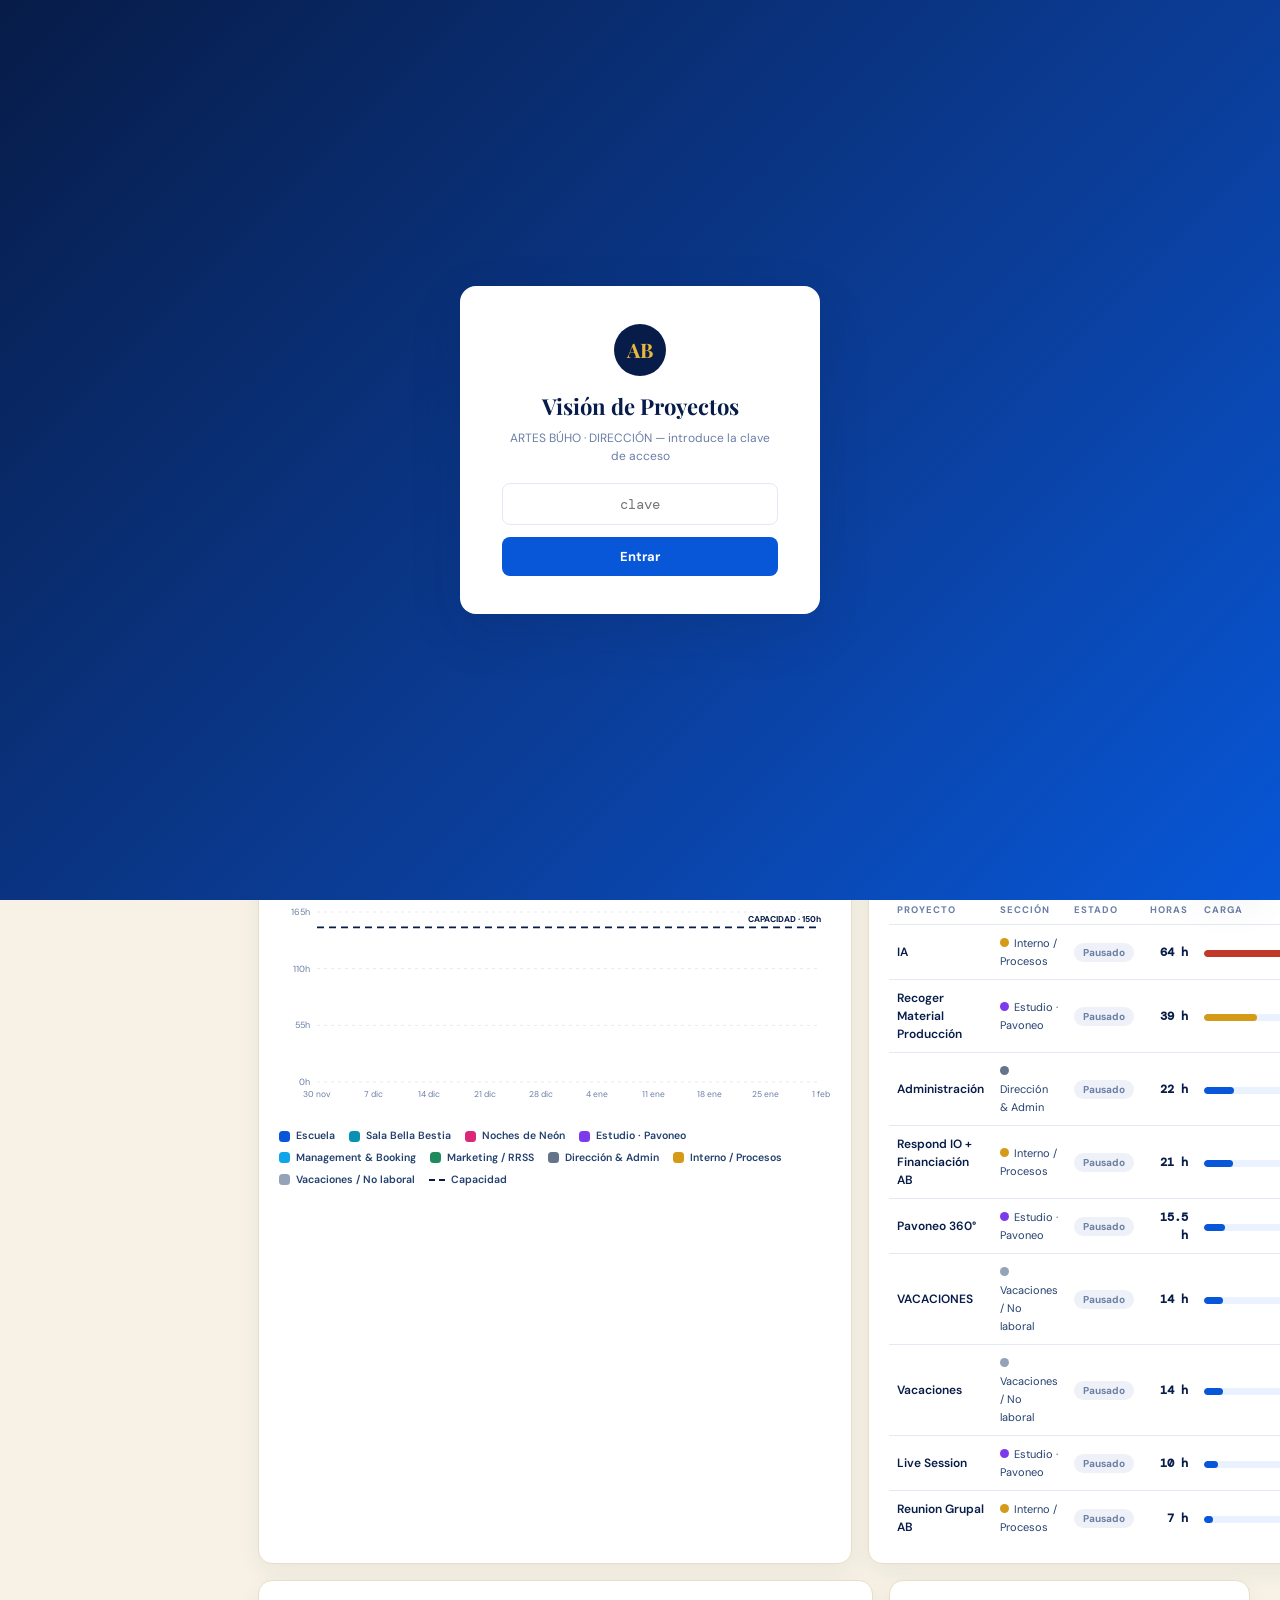
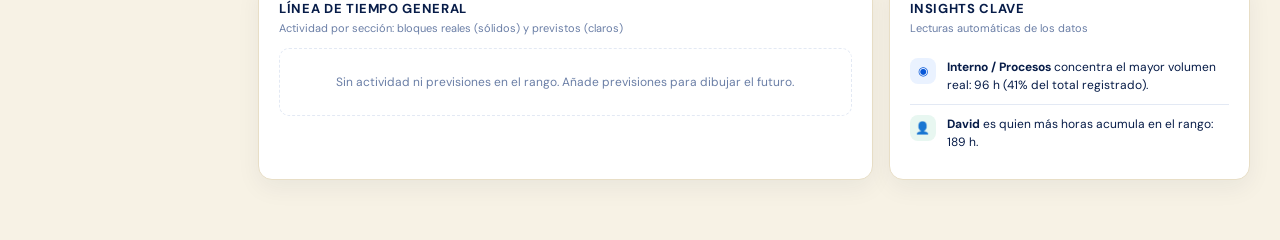
==== commit 23dc265d: "Visión Global: las vacaciones/"No laboral" tienen su propia categoría, no se mezclan con carga de tr" ====
--- a/vision-global.html
+++ b/vision-global.html
@@ -461,11 +461,13 @@
   {id:'mgmt',      name:'Management & Booking', color:'#0EA5E9', desc:'Roster de artistas, envíos y giras'},
   {id:'marketing', name:'Marketing / RRSS',     color:'#1E8A5E', desc:'Contenidos, publicidad y comunidades'},
   {id:'admin',     name:'Dirección & Admin',    color:'#64748B', desc:'Contabilidad, facturación y legal'},
-  {id:'interno',   name:'Interno / Procesos',   color:'#D59A18', desc:'Reuniones, herramientas y organización'}
+  {id:'interno',   name:'Interno / Procesos',   color:'#D59A18', desc:'Reuniones, herramientas y organización'},
+  {id:'noLaboral', name:'Vacaciones / No laboral', color:'#94A3B8', desc:'Ausencias: vacaciones, bajas, festivos — no es carga de trabajo real'}
 ];
 const ramaById=id=>RAMAS.find(r=>r.id===id)||RAMAS[RAMAS.length-1];
 function guessRama(name){
   const n=(name||'').toLowerCase();
+  if(/no laboral|vacacion|\bvacas\b|\bbaja\b|festivo/.test(n))return 'noLaboral';
   if(/escuela|kydemy|contabili.*escuela|profesor|alumno/.test(n))return 'escuela';
   if(/bella|bestia/.test(n))return 'bella';
   if(/ne[oó]n/.test(n))return 'neon';
@@ -506,7 +508,14 @@
   return out;
 }
 function projName(id){const f=allProjects().find(p=>p.id===id);return f?f.name:'(proyecto)';}
-function ramaOfProject(pid){return local.mapping[pid]||guessRama(projName(pid));}
+function ramaOfProject(pid){
+  if(local.mapping[pid])return local.mapping[pid];
+  // los proyectos marcados como "bloquea el día completo" en el cuadrante (vacaciones,
+  // bajas…) son la señal fiable de que no es carga de trabajo real, no solo el nombre.
+  const pr=allProjects().find(p=>p.id===pid);
+  if(pr&&pr.fullDay)return 'noLaboral';
+  return guessRama(projName(pid));
+}
 function cellProj(v){return (v&&typeof v==='object')?v.p:v;}
 function capOf(p){return local.capacity[p.id]!=null?+local.capacity[p.id]:local.capDefault;}
 
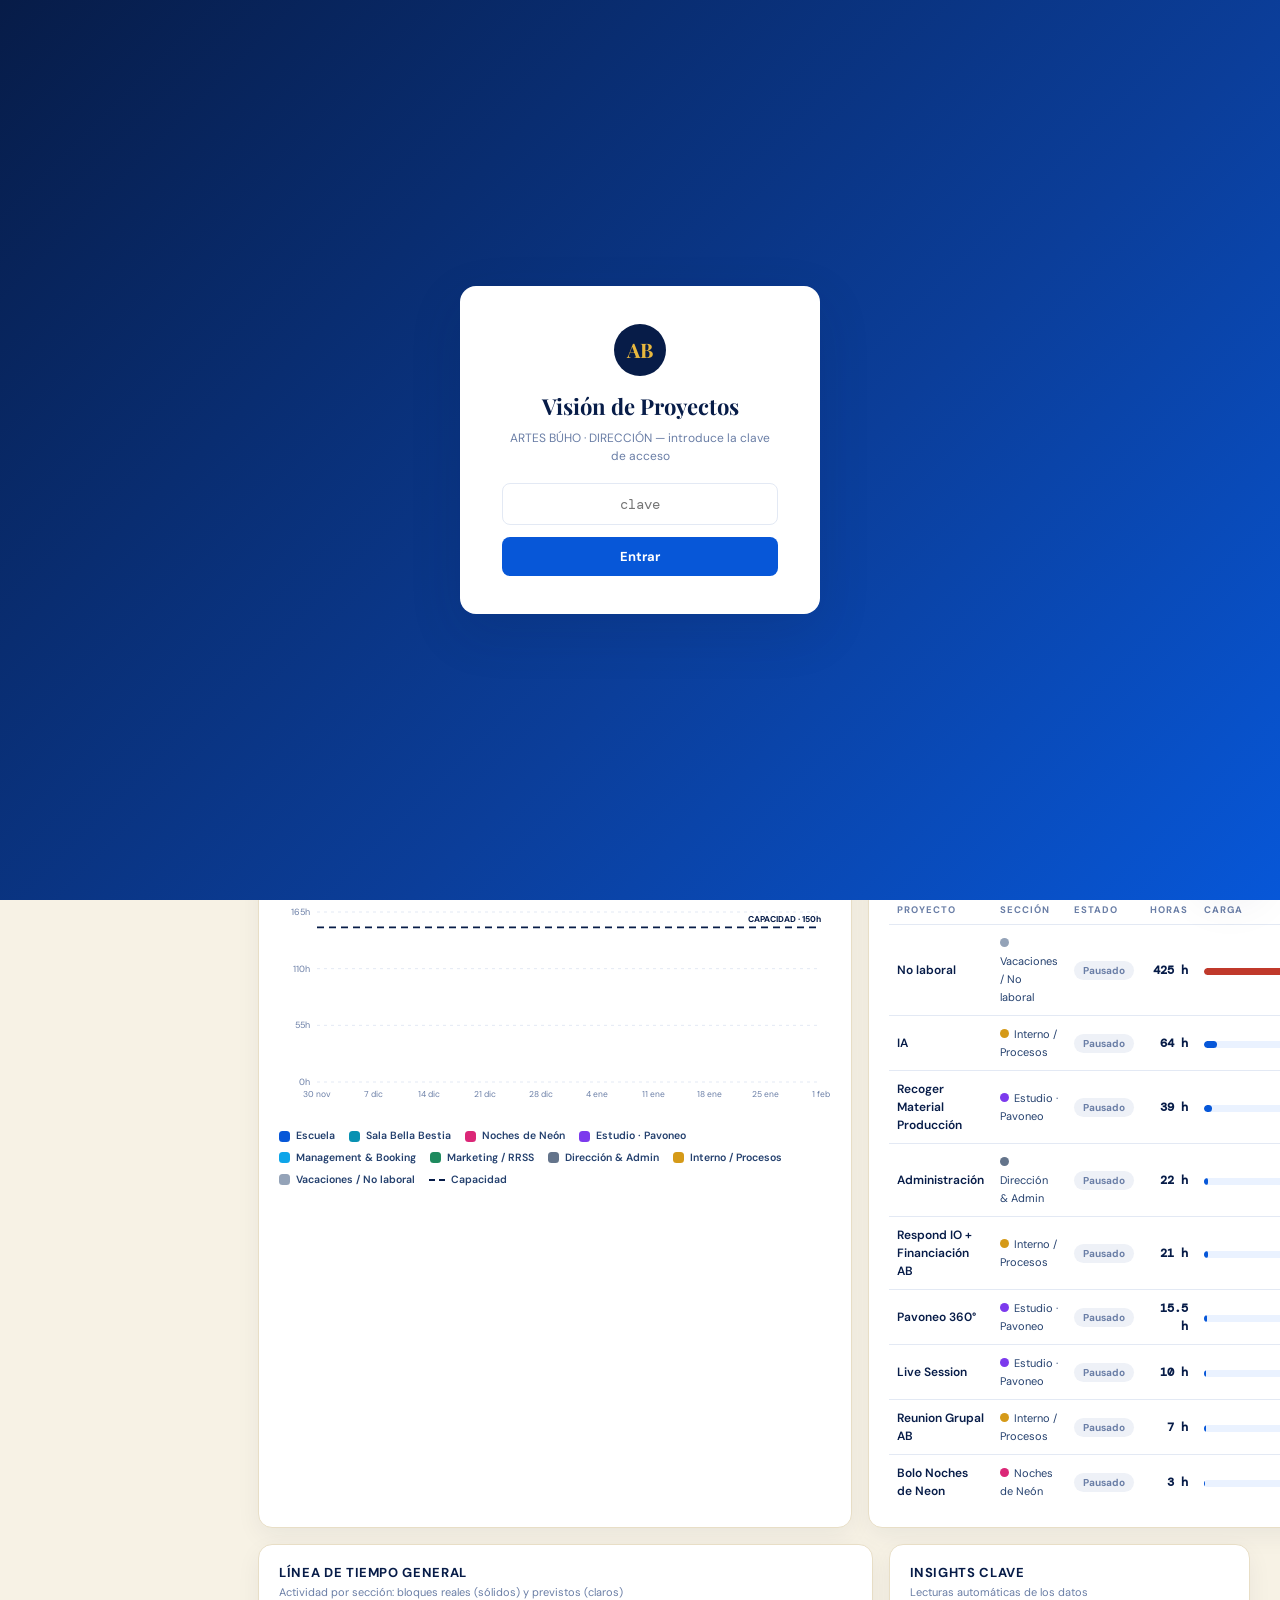
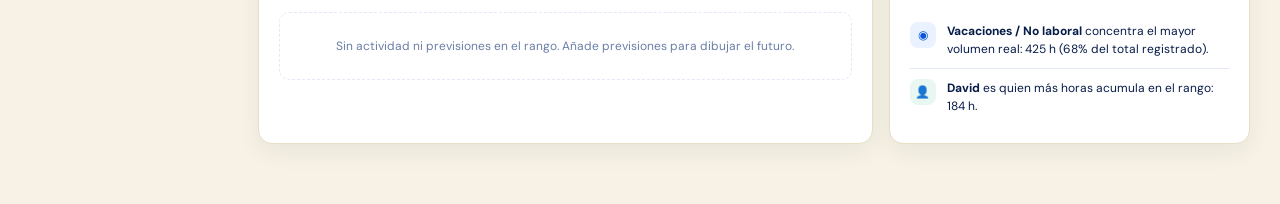
==== commit 10750d03: "Mapa de calor: las horas de vacaciones ya no cuentan como carga de trabajo Miriam y Manu aparecían c" ====
--- a/vision-global.html
+++ b/vision-global.html
@@ -528,9 +528,33 @@
   return out;
 }
 function realByWeekPerson(){
+  // carga de trabajo REAL: las horas de proyectos "bloquea el día completo" (vacaciones,
+  // bajas…) no cuentan aquí — si contaran, una semana de vacaciones se vería como
+  // sobrecarga en el mapa de calor y en los conflictos, cuando es justo lo contrario.
   const out={};
   team().forEach(p=>Object.entries(p.grid||{}).forEach(([wk,cells])=>{
-    out[wk]=out[wk]||{};out[wk][p.id]=(out[wk][p.id]||0)+Object.keys(cells).length*SLOT_HOURS;
+    out[wk]=out[wk]||{};
+    Object.values(cells).forEach(v=>{
+      const pid=cellProj(v);if(!pid)return;
+      const pr=allProjects().find(x=>x.id===pid);
+      if(pr&&pr.fullDay)return;
+      out[wk][p.id]=(out[wk][p.id]||0)+SLOT_HOURS;
+    });
+  }));
+  return out;
+}
+function vacByWeekPerson(){
+  // horas de "no laboral" (vacaciones, bajas…) por persona y semana — aparte de la
+  // carga real, solo para poder distinguir "sin datos" de "estaba de vacaciones".
+  const out={};
+  team().forEach(p=>Object.entries(p.grid||{}).forEach(([wk,cells])=>{
+    out[wk]=out[wk]||{};
+    Object.values(cells).forEach(v=>{
+      const pid=cellProj(v);if(!pid)return;
+      const pr=allProjects().find(x=>x.id===pid);
+      if(!(pr&&pr.fullDay))return;
+      out[wk][p.id]=(out[wk][p.id]||0)+SLOT_HOURS;
+    });
   }));
   return out;
 }
@@ -929,7 +953,7 @@
 function renderHeatmap(){
   const host=document.getElementById('heatmap');
   const weeks=riverWeeks().slice(0,12);
-  const rbp=realByWeekPerson();
+  const rbp=realByWeekPerson(),vbp=vacByWeekPerson();
   const t=team();
   if(!t.length){host.innerHTML='<div class="empty">Sin equipo cargado todavía.</div>';document.getElementById('heatScale').innerHTML='';return;}
   const todayWk=weekId(new Date());
@@ -947,8 +971,15 @@
     weeks.forEach(m=>{
       const wk=dStr(m);
       const v=rbp[wk]&&rbp[wk][p.id]||0;
+      const vac=vbp[wk]&&vbp[wk][p.id]||0;
+      // sin carga real pero con horas de "no laboral" esa semana: no es "sin datos",
+      // es que estaba de vacaciones/baja — se marca aparte, no como sobrecarga ni como vacío.
+      if(!v&&vac){
+        h+='<td class="hc" style="background:#F1EEFB;color:#7C3AED'+(wk===todayWk?';outline:2px solid #E8B83E;outline-offset:-2px':'')+'" title="'+esc(p.name)+' · semana del '+wkLabel(m)+' · '+vac+' h de vacaciones/no laboral (no computan como carga)">🏖</td>';
+        return;
+      }
       const c=cellColor(v,capOf(p));
-      h+='<td class="hc" style="background:'+c.bg+';color:'+c.fg+(wk===todayWk?';outline:2px solid #E8B83E;outline-offset:-2px':'')+'" title="'+esc(p.name)+' · semana del '+wkLabel(m)+' · '+v+' h">'+(v?v+'h':'·')+'</td>';
+      h+='<td class="hc" style="background:'+c.bg+';color:'+c.fg+(wk===todayWk?';outline:2px solid #E8B83E;outline-offset:-2px':'')+'" title="'+esc(p.name)+' · semana del '+wkLabel(m)+' · '+v+' h'+(vac?' + '+vac+' h de vacaciones (no computan)':'')+'">'+(v?v+'h':'·')+'</td>';
     });
     h+='</tr>';
   });
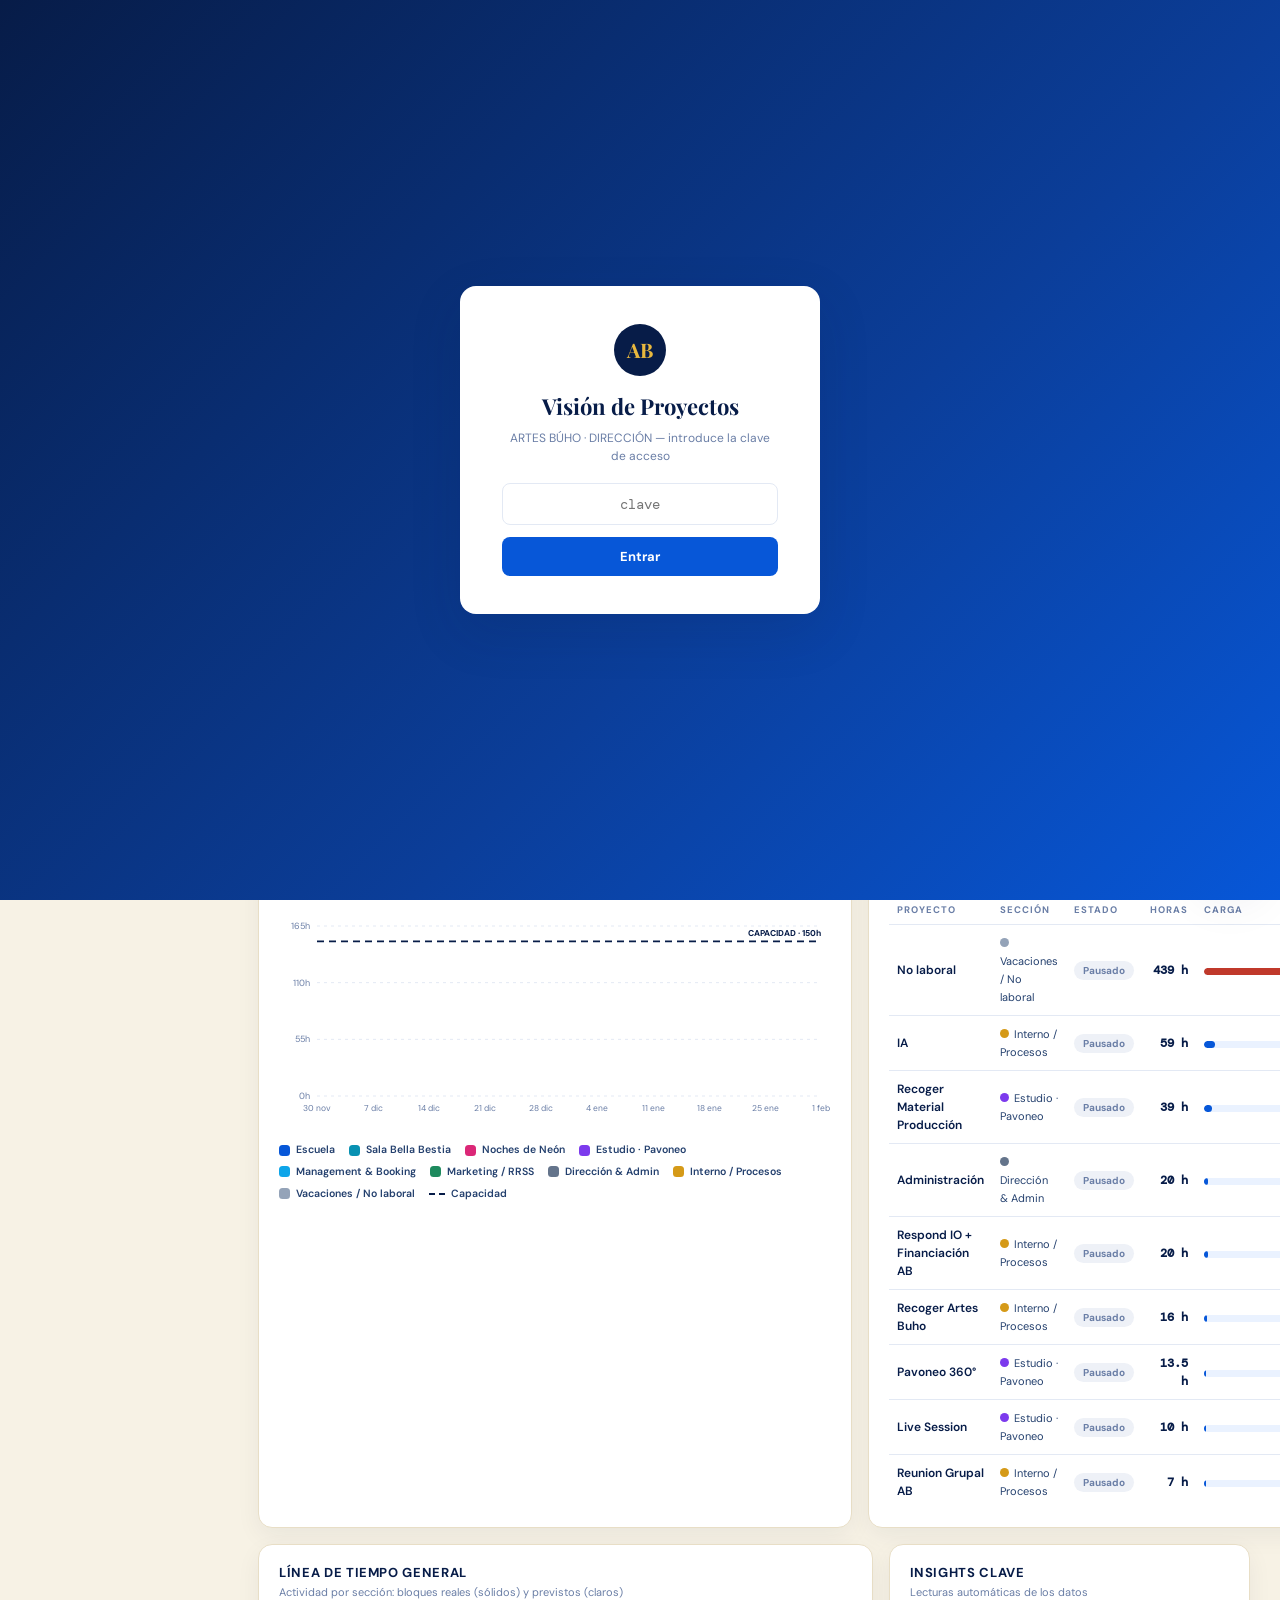
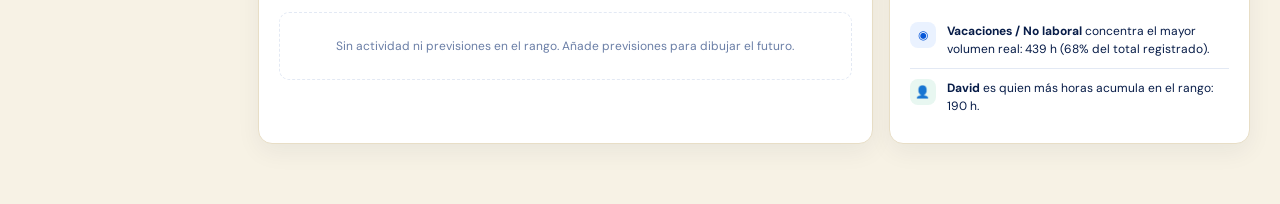
==== commit f1f808e9: "Marcador de evento grande más grande y con anillo de alarma pulsante El punto naranja de la Previsió" ====
--- a/vision-global.html
+++ b/vision-global.html
@@ -124,6 +124,7 @@
 .heat-scale{display:flex;gap:12px;margin-top:10px;font-size:10px;color:var(--ink-light);font-weight:600;flex-wrap:wrap}
 .heat-scale .hs{display:flex;align-items:center;gap:5px}
 .heat-scale .sw{width:11px;height:11px;border-radius:3px}
+.heat th .mega-mark{display:block;font-size:11px;cursor:help;margin-top:2px}
 
 /* tables */
 table.tbl{border-collapse:collapse;width:100%;font-size:12px}
@@ -502,6 +503,8 @@
 
 /* ============ DERIVADOS ============ */
 function team(){return (cuad&&cuad.team)||[];}
+function bigEvents(){return (cuad&&cuad.bigEvents)||[];}
+function bigEventsInWeek(wk){const mon=parseD(wk),sun=addDays(mon,6);return bigEvents().filter(e=>{const d=parseD(e.date);return d>=mon&&d<=sun;});}
 function allProjects(){
   const seen={},out=[];
   team().forEach(p=>(p.projects||[]).forEach(pr=>{if(!seen[pr.id]){seen[pr.id]=1;out.push(pr);}}));
@@ -965,7 +968,11 @@
     if(r<=1)return {bg:'#FFEFC2',fg:'#8A6208'};
     return {bg:'#F8D7D1',fg:'#C0392B'};
   }
-  let h='<table class="heat"><thead><tr><th></th>'+weeks.map(m=>'<th'+(dStr(m)===todayWk?' style="color:#B47F10"':'')+'>'+shortWk(m)+'</th>').join('')+'</tr></thead><tbody>';
+  let h='<table class="heat"><thead><tr><th></th>'+weeks.map(m=>{
+    const wk=dStr(m);const megas=bigEventsInWeek(wk);
+    const mark=megas.length?'<span class="mega-mark" title="🎪 '+esc(megas.map(e=>e.title).join(', '))+' · más gestión para Roman y David esta semana">🎪</span>':'';
+    return '<th'+(wk===todayWk?' style="color:#B47F10"':'')+'>'+shortWk(m)+mark+'</th>';
+  }).join('')+'</tr></thead><tbody>';
   t.forEach(p=>{
     h+='<tr><td class="name"><span class="avatar" style="background:'+(p.color||'#0757D8')+'">'+initials(p.name)+'</span>'+esc(p.name)+'</td>';
     weeks.forEach(m=>{
@@ -1000,7 +1007,7 @@
   const wkIds=weeks.map(dStr);
   const rbw=realByWeek(),fbw=forecastByWeek();
   const capT=teamCapacity();
-  const padL=38,padR=10,padT=16,padB=28,chartH=170;
+  const padL=38,padR=10,padT=30,padB=28,chartH=170;
   const stepW=Math.max(46,Math.min(70,Math.round(560/weeks.length)));
   const W=padL+padR+(weeks.length-1)*stepW,H=chartH+padT+padB;
   let maxH=Math.max(capT*1.1,10);
@@ -1029,6 +1036,13 @@
   wkIds.forEach((wk,i)=>{
     s+='<text x="'+X(i)+'" y="'+(padT+chartH+15)+'" text-anchor="middle" font-size="8.5" fill="#6A7EA6">'+shortWk(weeks[i])+'</text>';
     s+='<rect x="'+(X(i)-stepW/2)+'" y="'+padT+'" width="'+stepW+'" height="'+chartH+'" fill="transparent" data-hover="'+wk+'"/>';
+    const megas=bigEventsInWeek(wk);
+    if(megas.length){
+      const tip='🎪 '+esc(megas.map(e=>e.title).join(', '))+' · más gestión para Roman y David';
+      s+='<circle cx="'+X(i)+'" cy="15" r="9" fill="none" stroke="#EA580C" stroke-width="2.4" opacity=".85"><animate attributeName="r" values="9;16" dur="1.3s" repeatCount="indefinite"/><animate attributeName="opacity" values=".8;0" dur="1.3s" repeatCount="indefinite"/></circle>'+
+         '<circle cx="'+X(i)+'" cy="15" r="10" fill="#EA580C" stroke="#fff" stroke-width="1.5"><title>'+tip+'</title></circle>'+
+         '<text x="'+X(i)+'" y="19" text-anchor="middle" font-size="10.5" fill="#fff" style="pointer-events:none">🎪</text>';
+    }
   });
   s+='</svg>';
   host.innerHTML=s;
@@ -1161,6 +1175,9 @@
   const conf=computeConflicts();
   if(conf.length){const alta=conf.filter(c=>c.sev==='alta').length;
     out.push({ic:'⚠',bg:'var(--red-pale)',fg:'var(--red)',txt:'Se detectan <b>'+conf.length+' conflicto'+(conf.length!==1?'s':'')+'</b>'+(alta?(', '+alta+' de prioridad alta que requieren atención'):'')+'.'});}
+  /* eventos grandes próximos (NDN, Maquillaje Rock, Producción Externa…) */
+  const upcomingMegas=bigEvents().filter(e=>e.date>=todayWk).sort((a,b)=>a.date<b.date?-1:1).slice(0,3);
+  if(upcomingMegas.length)out.push({ic:'🎪',bg:'#FDE8DA',fg:'#C2410C',txt:'<b>'+upcomingMegas.length+' evento'+(upcomingMegas.length!==1?'s':'')+' grande'+(upcomingMegas.length!==1?'s':'')+'</b> en el horizonte: '+upcomingMegas.map(e=>esc(e.title)+' ('+shortWk(mondayOf(parseD(e.date)))+')').join(', ')+'. Siempre implican más gestión, sobre todo para Roman y David.'});
   /* ramas sin previsión */
   const fcRamas=new Set(local.forecasts.map(f=>f.rama));
   const silent=RAMAS.filter(r=>!fcRamas.has(r.id)&&!Object.values(rbw).some(per=>per[r.id])).slice(0,3);
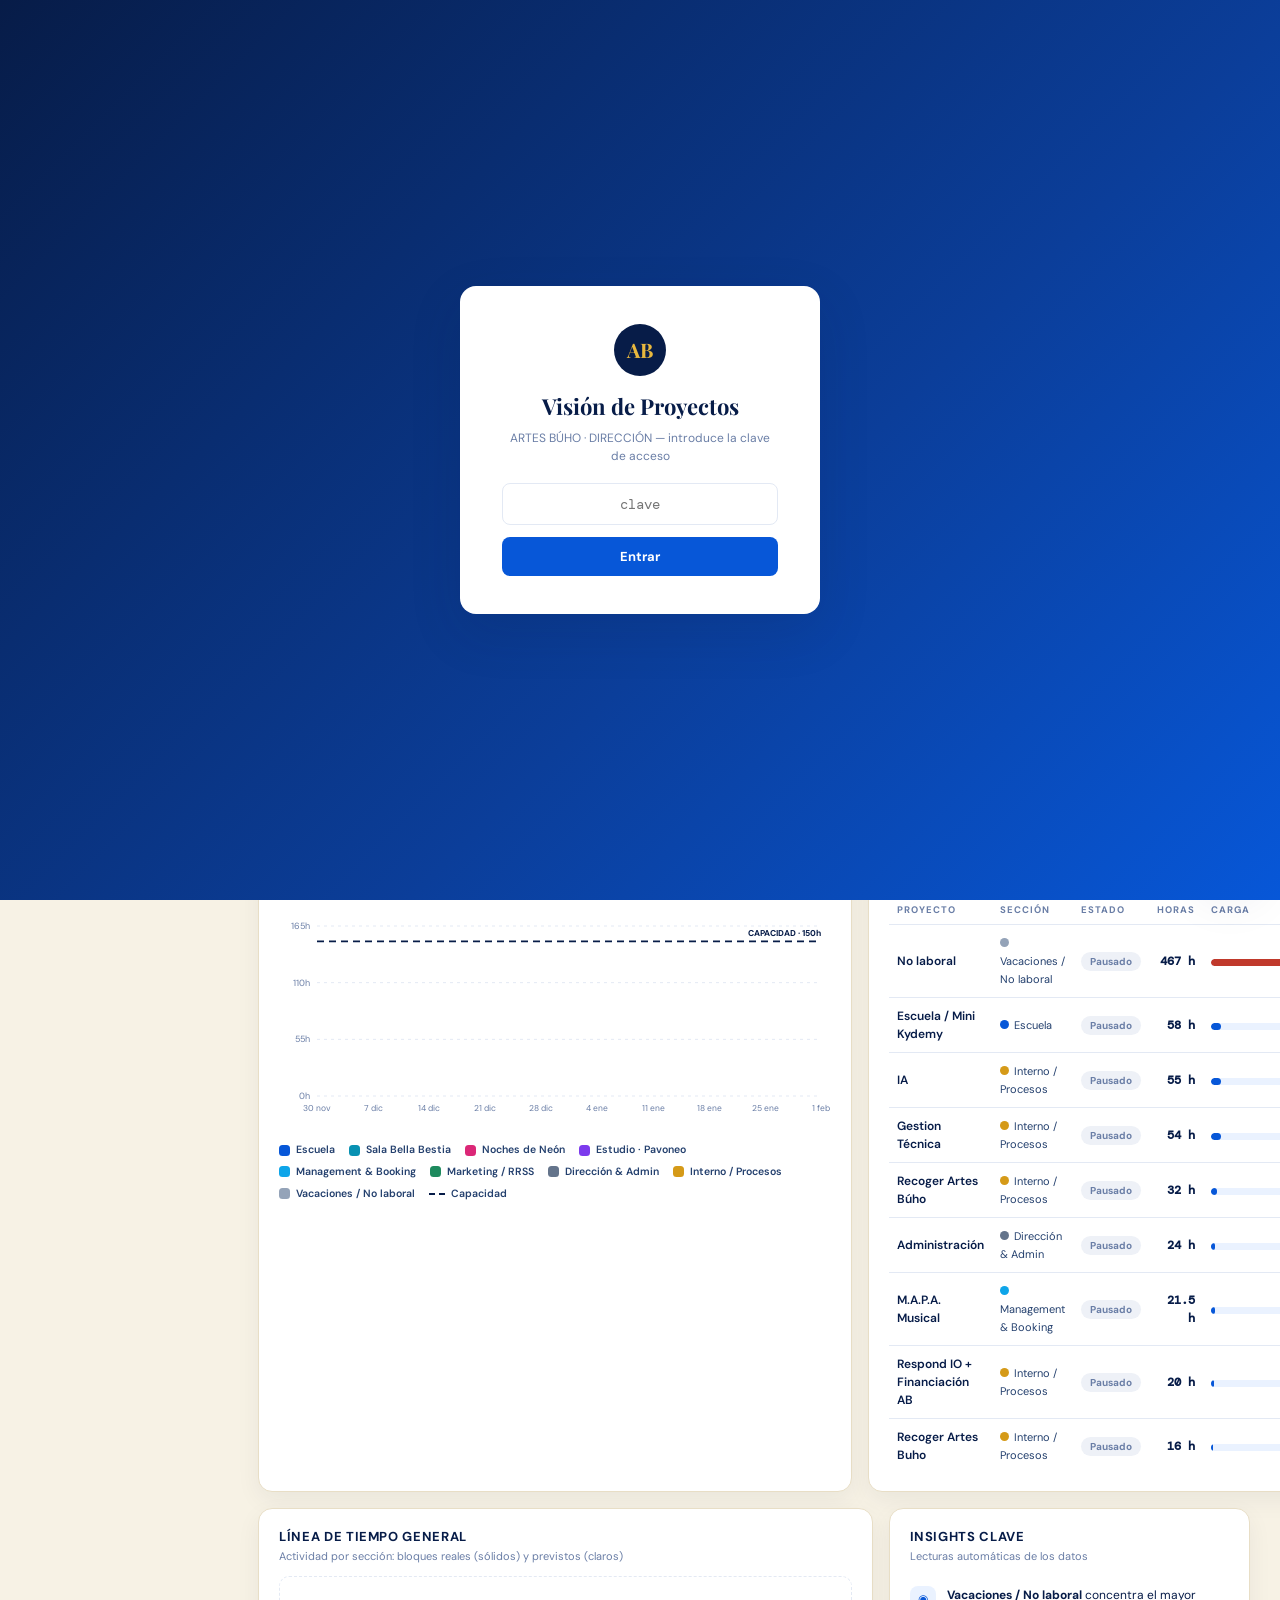
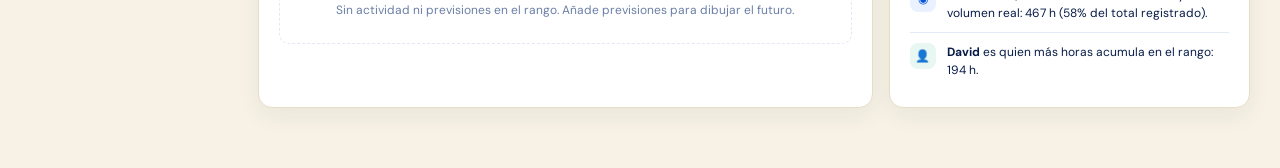
==== commit a5997cf2: "Insights: mostrar la fecha real de cada evento grande, no el lunes de su semana renderInsights() for" ====
--- a/vision-global.html
+++ b/vision-global.html
@@ -1176,8 +1176,9 @@
   if(conf.length){const alta=conf.filter(c=>c.sev==='alta').length;
     out.push({ic:'⚠',bg:'var(--red-pale)',fg:'var(--red)',txt:'Se detectan <b>'+conf.length+' conflicto'+(conf.length!==1?'s':'')+'</b>'+(alta?(', '+alta+' de prioridad alta que requieren atención'):'')+'.'});}
   /* eventos grandes próximos (NDN, Maquillaje Rock, Producción Externa…) */
-  const upcomingMegas=bigEvents().filter(e=>e.date>=todayWk).sort((a,b)=>a.date<b.date?-1:1).slice(0,3);
-  if(upcomingMegas.length)out.push({ic:'🎪',bg:'#FDE8DA',fg:'#C2410C',txt:'<b>'+upcomingMegas.length+' evento'+(upcomingMegas.length!==1?'s':'')+' grande'+(upcomingMegas.length!==1?'s':'')+'</b> en el horizonte: '+upcomingMegas.map(e=>esc(e.title)+' ('+shortWk(mondayOf(parseD(e.date)))+')').join(', ')+'. Siempre implican más gestión, sobre todo para Roman y David.'});
+  const upcomingMegasAll=bigEvents().filter(e=>e.date>=todayWk).sort((a,b)=>a.date<b.date?-1:1);
+  const upcomingMegas=upcomingMegasAll.slice(0,3);
+  if(upcomingMegasAll.length)out.push({ic:'🎪',bg:'#FDE8DA',fg:'#C2410C',txt:'<b>'+upcomingMegasAll.length+' evento'+(upcomingMegasAll.length!==1?'s':'')+' grande'+(upcomingMegasAll.length!==1?'s':'')+'</b> en el horizonte: '+upcomingMegas.map(e=>esc(e.title)+' ('+shortWk(parseD(e.date))+')').join(', ')+(upcomingMegasAll.length>upcomingMegas.length?'…':'')+'. Siempre implican más gestión, sobre todo para Roman y David.'});
   /* ramas sin previsión */
   const fcRamas=new Set(local.forecasts.map(f=>f.rama));
   const silent=RAMAS.filter(r=>!fcRamas.has(r.id)&&!Object.values(rbw).some(per=>per[r.id])).slice(0,3);
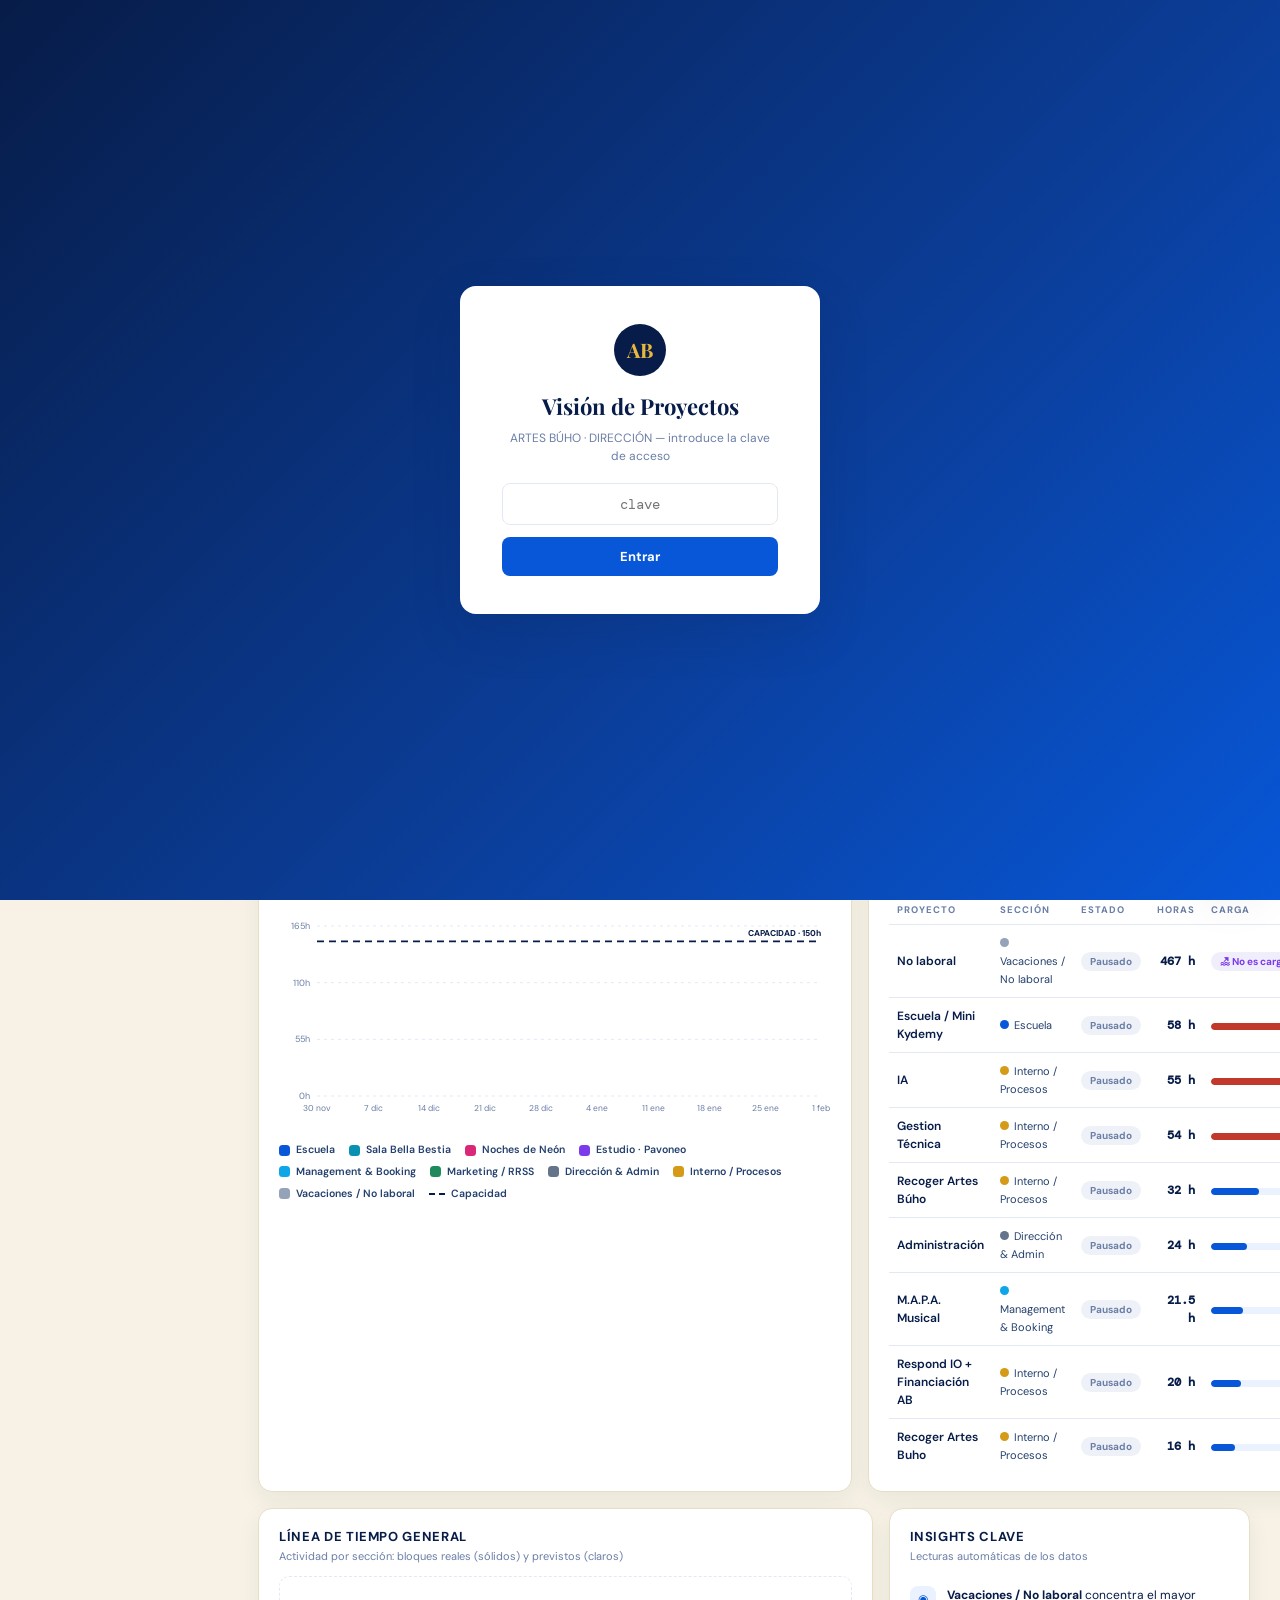
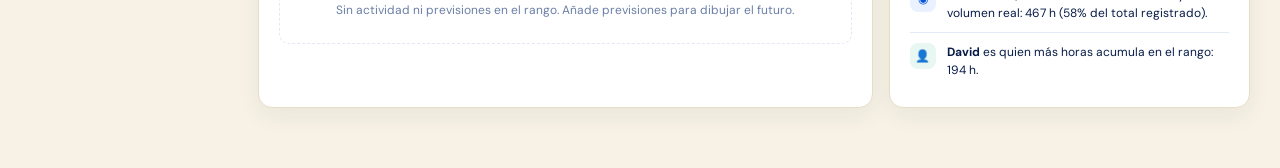
==== commit c8cdc619: ""No laboral" ya no sale como aviso de carga, y el marcador de evento grande se acerca al día real - " ====
--- a/vision-global.html
+++ b/vision-global.html
@@ -1038,10 +1038,16 @@
     s+='<rect x="'+(X(i)-stepW/2)+'" y="'+padT+'" width="'+stepW+'" height="'+chartH+'" fill="transparent" data-hover="'+wk+'"/>';
     const megas=bigEventsInWeek(wk);
     if(megas.length){
-      const tip='🎪 '+esc(megas.map(e=>e.title).join(', '))+' · más gestión para Roman y David';
-      s+='<circle cx="'+X(i)+'" cy="15" r="9" fill="none" stroke="#EA580C" stroke-width="2.4" opacity=".85"><animate attributeName="r" values="9;16" dur="1.3s" repeatCount="indefinite"/><animate attributeName="opacity" values=".8;0" dur="1.3s" repeatCount="indefinite"/></circle>'+
-         '<circle cx="'+X(i)+'" cy="15" r="10" fill="#EA580C" stroke="#fff" stroke-width="1.5"><title>'+tip+'</title></circle>'+
-         '<text x="'+X(i)+'" y="19" text-anchor="middle" font-size="10.5" fill="#fff" style="pointer-events:none">🎪</text>';
+      // la columna representa la semana entera (etiquetada con su lunes), pero el marcador
+      // se desplaza dentro de ella según el día real del evento más próximo — así no queda
+      // siempre centrado sobre el lunes como si el bolo fuera ese día.
+      const earliest=megas.slice().sort((a,b)=>a.date<b.date?-1:1)[0];
+      const dow=(parseD(earliest.date).getDay()+6)%7; // 0=Lun … 6=Dom
+      const cx=X(i)+(dow/6-0.5)*stepW*0.8;
+      const tip='🎪 '+esc(megas.map(e=>e.title+' ('+shortWk(parseD(e.date))+')').join(', '))+' · más gestión para Roman y David';
+      s+='<circle cx="'+cx+'" cy="15" r="9" fill="none" stroke="#EA580C" stroke-width="2.4" opacity=".85"><animate attributeName="r" values="9;16" dur="1.3s" repeatCount="indefinite"/><animate attributeName="opacity" values=".8;0" dur="1.3s" repeatCount="indefinite"/></circle>'+
+         '<circle cx="'+cx+'" cy="15" r="10" fill="#EA580C" stroke="#fff" stroke-width="1.5"><title>'+tip+'</title></circle>'+
+         '<text x="'+cx+'" y="19" text-anchor="middle" font-size="10.5" fill="#fff" style="pointer-events:none">🎪</text>';
     }
   });
   s+='</svg>';
@@ -1069,19 +1075,25 @@
   const hours=realByProject(), plw=projectLastWeek();
   const projs=allProjects().map(p=>({p,h:hours[p.id]||0,last:plw[p.id]||''})).sort((a,b)=>b.h-a.h);
   if(!projs.length){tbl.innerHTML='<tr><td><div class="empty">Sin proyectos en el cuadrante.</div></td></tr>';return;}
-  const maxH=Math.max(1,...projs.map(x=>x.h));
+  // "No laboral" (vacaciones, bajas…) no es carga de trabajo — si entra en la comparación,
+  // su volumen (siempre el mayor, al sumar las ausencias de todo el equipo) sale en rojo
+  // como si fuera una sobrecarga, y además aplasta la barra del resto de proyectos reales.
+  const workProjs=projs.filter(x=>!x.p.fullDay);
+  const maxH=Math.max(1,...workProjs.map(x=>x.h));
   const cut4=dStr(addDays(mondayOf(new Date()),-28));
   const todayWk=weekId(new Date());
   let h='<thead><tr><th>Proyecto</th><th>Sección</th><th>Estado</th><th class="r">Horas</th><th>Carga</th></tr></thead><tbody>';
   projs.slice(0,9).forEach(x=>{
     const r=ramaById(ramaOfProject(x.p.id));
     const state=x.last>=todayWk?'<span class="state on">Activo</span>':(x.last>=cut4?'<span class="state on">Activo</span>':(x.h?'<span class="state off">Pausado</span>':'<span class="state plan">Planificado</span>'));
-    const pct=Math.round(x.h/maxH*100);
-    const col=pct>80?'#C0392B':(pct>55?'#D59A18':'#0757D8');
+    const cargaCell=x.p.fullDay
+      ?'<span class="state" style="background:#F1EEFB;color:#7C3AED">🏖 No es carga</span>'
+      :(()=>{const pct=Math.round(x.h/maxH*100);const col=pct>80?'#C0392B':(pct>55?'#D59A18':'#0757D8');
+        return '<span class="occ-bar"><i style="width:'+pct+'%;background:'+col+'"></i></span>';})();
     h+='<tr><td style="font-weight:600">'+esc(x.p.name)+'</td>'+
        '<td><span class="dot" style="background:'+r.color+';margin-right:5px"></span><span style="font-size:11px;color:var(--ink-mid)">'+esc(r.name)+'</span></td>'+
        '<td>'+state+'</td><td class="r mono" style="font-weight:600">'+x.h+' h</td>'+
-       '<td><span class="occ-bar"><i style="width:'+pct+'%;background:'+col+'"></i></span></td></tr>';
+       '<td>'+cargaCell+'</td></tr>';
   });
   h+='</tbody>';
   tbl.innerHTML=h;
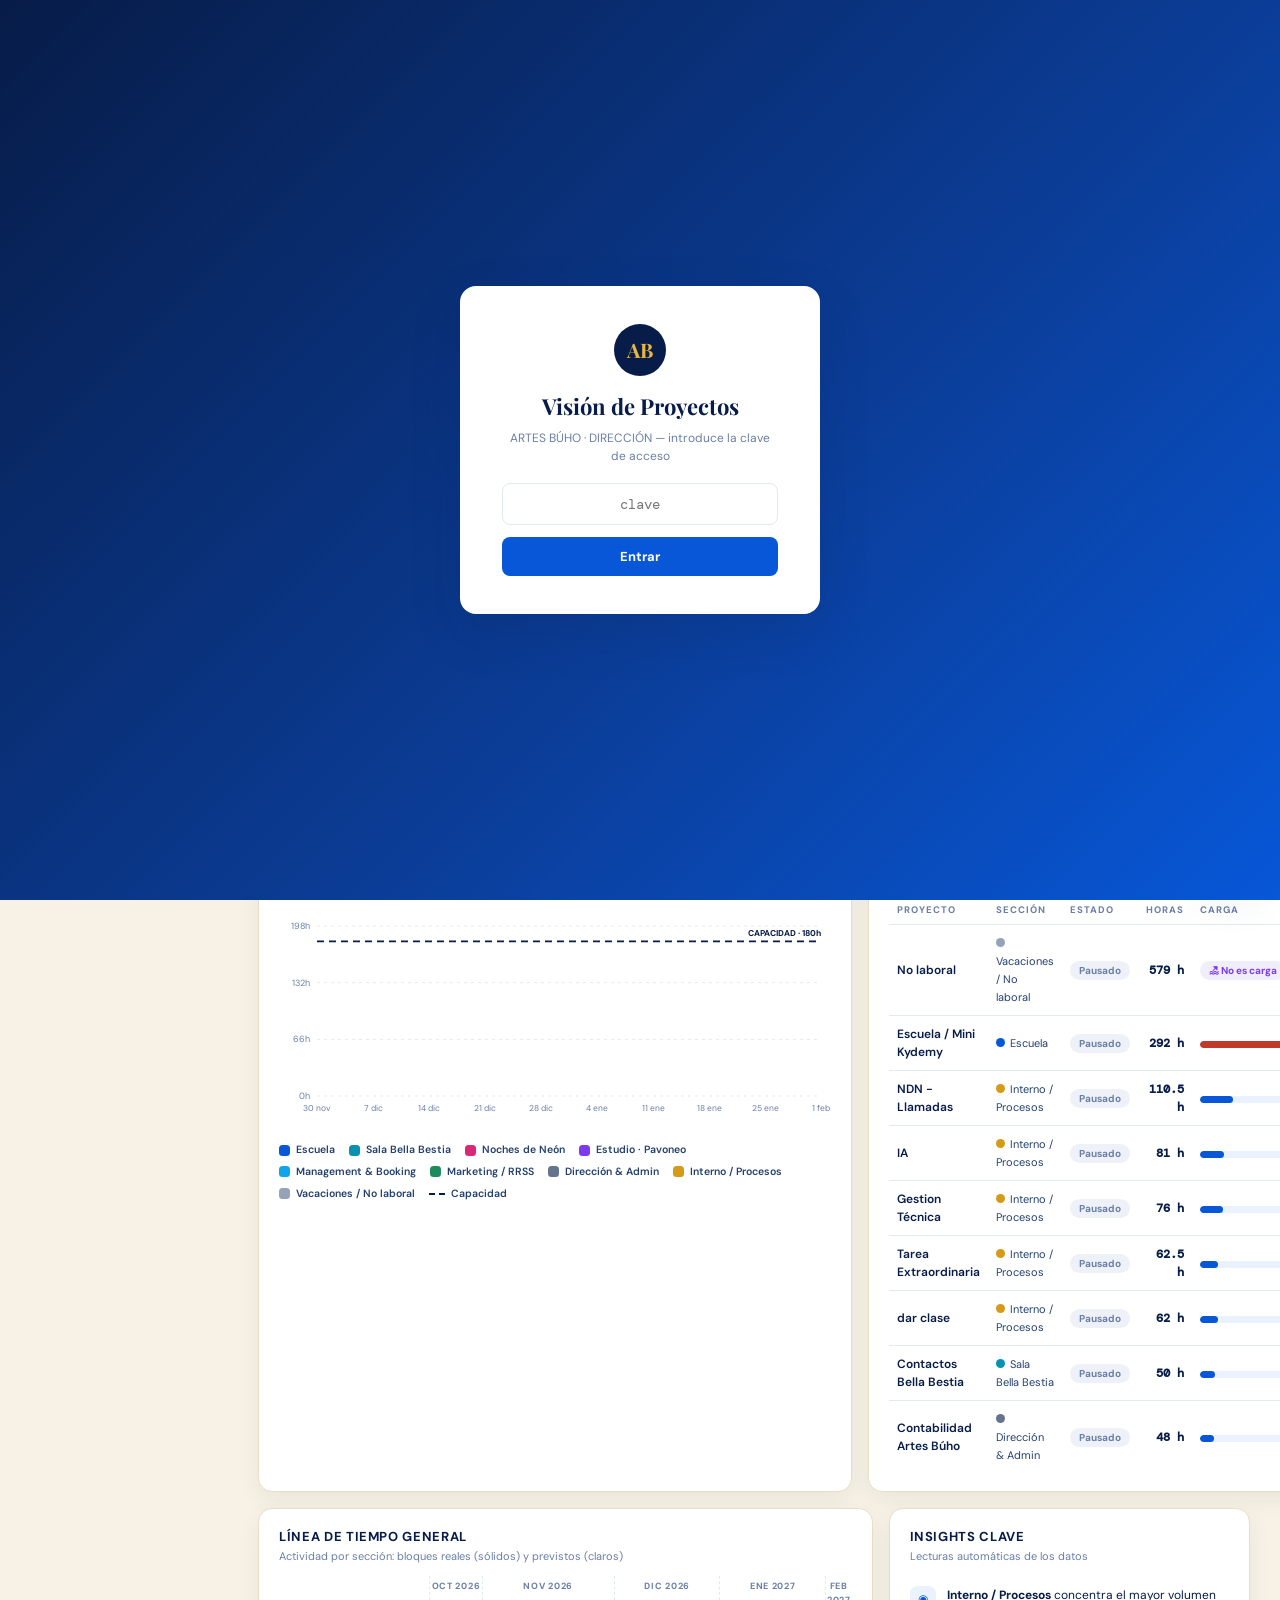
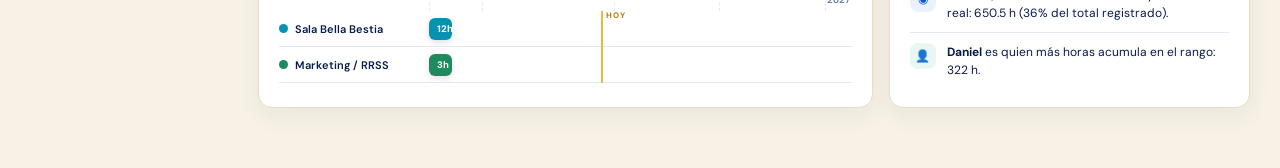
==== commit 7ee86b93: "Combinar copias antiguas por dato sin sustituir compañeros y reforzar el arranque" ====
--- a/vision-global.html
+++ b/vision-global.html
@@ -484,11 +484,23 @@
 // cada celda ocupada del grid equivale a media hora real, no a una hora
 const SLOT_HOURS=0.5;
 let cuad=null;
+let projectCatalogSource=null,projectCatalog=[],projectIndex=new Map(),globalSyncing=false;
 let local={mapping:{},forecasts:[],hidden:{},capacity:{},capDefault:30};
+let globalRecoveryRaw=null;
 let riverOffset=0, detailWeek=null;
 const RIVER_BACK=6, RIVER_FWD=10;
-function loadLocal(){try{const s=localStorage.getItem(LKEY);if(s)local=Object.assign(local,JSON.parse(s));}catch(e){}}
-function saveLocal(){try{localStorage.setItem(LKEY,JSON.stringify(local));}catch(e){}}
+function checkedLocal(source){
+  const obj=x=>x&&typeof x==='object'&&!Array.isArray(x);
+  if(!obj(source))throw Error('Configuración local incorrecta');
+  const next=Object.assign({mapping:{},forecasts:[],hidden:{},capacity:{},capDefault:30},source);
+  if(!['mapping','hidden','capacity'].every(k=>obj(next[k]))||!Array.isArray(next.forecasts)||!next.forecasts.every(f=>obj(f)&&typeof f.id==='string'&&typeof f.title==='string'&&typeof f.week==='string'&&/^\d{4}-\d{2}-\d{2}$/.test(f.week)&&Number.isFinite(Number(f.hours))))throw Error('Previsiones o configuración local incompletas');
+  return next;
+}
+function loadLocal(){
+  let raw;try{raw=localStorage.getItem(LKEY);if(raw)local=checkedLocal(JSON.parse(raw));}
+  catch(e){if(raw){globalRecoveryRaw=raw;const warning=document.createElement('div');warning.style.cssText='padding:16px;background:#fff2cf;color:#162c52';warning.textContent='La configuración local está dañada y no se ha sustituido. Descarga su copia original antes de hacer cambios. ';const button=document.createElement('button');button.textContent='Descargar copia original';button.onclick=exportLocal;warning.appendChild(button);document.body.prepend(warning);}}
+}
+function saveLocal(){if(globalRecoveryRaw){toast('Primero descarga la copia original. No se ha sobrescrito la configuración dañada.');return;}try{localStorage.setItem(LKEY,JSON.stringify(local));}catch(e){toast('No se pudo guardar en este navegador. Exporta una copia antes de cerrar.');}}
 
 /* ============ FECHAS ============ */
 function mondayOf(d){const x=new Date(d);const day=(x.getDay()+6)%7;x.setDate(x.getDate()-day);x.setHours(0,0,0,0);return x;}
@@ -506,21 +518,24 @@
 function bigEvents(){return (cuad&&cuad.bigEvents)||[];}
 function bigEventsInWeek(wk){const mon=parseD(wk),sun=addDays(mon,6);return bigEvents().filter(e=>{const d=parseD(e.date);return d>=mon&&d<=sun;});}
 function allProjects(){
+  if(projectCatalogSource===cuad)return projectCatalog;
   const seen={},out=[];
   team().forEach(p=>(p.projects||[]).forEach(pr=>{if(!seen[pr.id]){seen[pr.id]=1;out.push(pr);}}));
+  projectCatalogSource=cuad;projectCatalog=out;projectIndex=new Map(out.map(p=>[p.id,p]));
   return out;
 }
-function projName(id){const f=allProjects().find(p=>p.id===id);return f?f.name:'(proyecto)';}
+function projectById(id){allProjects();return projectIndex.get(id);}
+function projName(id){const f=projectById(id);return f?f.name:'(proyecto)';}
 function ramaOfProject(pid){
   if(local.mapping[pid])return local.mapping[pid];
   // los proyectos marcados como "bloquea el día completo" en el cuadrante (vacaciones,
   // bajas…) son la señal fiable de que no es carga de trabajo real, no solo el nombre.
-  const pr=allProjects().find(p=>p.id===pid);
+  const pr=projectById(pid);
   if(pr&&pr.fullDay)return 'noLaboral';
   return guessRama(projName(pid));
 }
 function cellProj(v){return (v&&typeof v==='object')?v.p:v;}
-function capOf(p){return local.capacity[p.id]!=null?+local.capacity[p.id]:local.capDefault;}
+function capOf(p){const value=Number(local.capacity[p.id]??local.capDefault);return Number.isFinite(value)&&value>0?value:30;}
 
 function realByWeek(){
   const out={};
@@ -539,7 +554,7 @@
     out[wk]=out[wk]||{};
     Object.values(cells).forEach(v=>{
       const pid=cellProj(v);if(!pid)return;
-      const pr=allProjects().find(x=>x.id===pid);
+      const pr=projectById(pid);
       if(pr&&pr.fullDay)return;
       out[wk][p.id]=(out[wk][p.id]||0)+SLOT_HOURS;
     });
@@ -554,7 +569,7 @@
     out[wk]=out[wk]||{};
     Object.values(cells).forEach(v=>{
       const pid=cellProj(v);if(!pid)return;
-      const pr=allProjects().find(x=>x.id===pid);
+      const pr=projectById(pid);
       if(!(pr&&pr.fullDay))return;
       out[wk][p.id]=(out[wk][p.id]||0)+SLOT_HOURS;
     });
@@ -649,31 +664,41 @@
 /* ============ GATE / SYNC ============ */
 function tryGate(){
   const v=document.getElementById('gateInput').value.trim();
-  if(v===GATE_KEY){sessionStorage.setItem('ab_vg_gate','1');document.getElementById('gate').style.display='none';}
+  if(v===GATE_KEY){try{sessionStorage.setItem('ab_vg_gate','1');}catch(e){}document.getElementById('gate').style.display='none';}
   else document.getElementById('gateErr').style.display='block';
 }
-if(sessionStorage.getItem('ab_vg_gate')==='1')document.getElementById('gate').style.display='none';
+try{if(sessionStorage.getItem('ab_vg_gate')==='1')document.getElementById('gate').style.display='none';}catch(e){}
+
+function checkedCuadrante(doc){
+  const obj=x=>x&&typeof x==='object'&&!Array.isArray(x);
+  if(!obj(doc)||!Array.isArray(doc.team)||!doc.team.length||!doc.team.every(p=>obj(p)&&typeof p.name==='string'&&Array.isArray(p.projects)&&obj(p.grid)&&Object.values(p.grid).every(obj)))throw Error('Copia del cuadrante incompleta');
+  if(doc.bigEvents!=null&&(!Array.isArray(doc.bigEvents)||!doc.bigEvents.every(obj)))throw Error('Eventos incompletos');
+  return doc;
+}
 
 async function syncData(manual){
+  if(globalSyncing)return;globalSyncing=true;
   const meta=document.getElementById('syncMeta');
   meta.textContent='sincronizando…';
+  try{
+  if(!cuad){try{const raw=localStorage.getItem(LKEY+'_cache');if(raw){cuad=checkedCuadrante(JSON.parse(raw));meta.textContent='copia local · comprobando novedades…';renderAll();}}catch(e){}}
   for(const base of DATA_URLS){
+    const controller=new AbortController(),timer=setTimeout(()=>controller.abort(),7000);
     try{
-      const r=await fetch(base+'?t='+Date.now(),{cache:'no-store'});
+      const r=await fetch(base+'?t='+Date.now(),{cache:'no-store',signal:controller.signal});
       if(r.ok){
-        cuad=await r.json();
+        const next=checkedCuadrante(await r.json());cuad=next;
         const up=cuad.meta&&cuad.meta.updatedAt?new Date(cuad.meta.updatedAt):null;
         meta.textContent='cuadrante · '+(up?up.toLocaleDateString('es-ES',{day:'numeric',month:'short'})+' '+up.toLocaleTimeString('es-ES',{hour:'2-digit',minute:'2-digit'}):'ok');
         try{localStorage.setItem(LKEY+'_cache',JSON.stringify(cuad));}catch(e){}
         if(manual)toast('✓ Datos del cuadrante actualizados');
         renderAll();return;
       }
-    }catch(e){}
+    }catch(e){}finally{clearTimeout(timer);}
   }
-  const cache=localStorage.getItem(LKEY+'_cache');
-  if(cache){cuad=JSON.parse(cache);meta.textContent='sin conexión · copia local';}
-  else meta.textContent='sin datos';
+  meta.textContent=cuad?'sin conexión · copia local':'sin datos · pulsa sincronizar para reintentar';
   renderAll();
+  }finally{globalSyncing=false;}
 }
 
 /* ============ NAV ============ */
@@ -1369,7 +1394,7 @@
 function openModal(html){document.getElementById('modalBody').innerHTML=html;document.getElementById('overlay').classList.add('on');}
 function closeModal(){document.getElementById('overlay').classList.remove('on');}
 function exportLocal(){
-  const blob=new Blob([JSON.stringify({vision_global:local,exported:new Date().toISOString()},null,2)],{type:'application/json'});
+  const blob=new Blob([globalRecoveryRaw||JSON.stringify({vision_global:local,exported:new Date().toISOString()},null,2)],{type:'application/json'});
   const a=document.createElement('a');a.href=URL.createObjectURL(blob);a.download='vision-global-artesbuho.json';a.click();
   toast('✓ Configuración exportada');
 }
@@ -1378,7 +1403,7 @@
   inp.onchange=()=>{
     const f=inp.files[0];if(!f)return;
     const r=new FileReader();
-    r.onload=()=>{try{const d=JSON.parse(r.result);if(d.vision_global){local=Object.assign({mapping:{},forecasts:[],hidden:{},capacity:{},capDefault:30},d.vision_global);saveLocal();renderAll();toast('✓ Configuración importada');}else toast('Archivo no reconocido');}catch(e){toast('No se pudo leer el archivo');}};
+    r.onload=()=>{try{const d=JSON.parse(r.result);if(d.vision_global){const next=checkedLocal(d.vision_global);if(globalRecoveryRaw){toast('Descarga primero la copia original dañada; no se ha sustituido.');return;}local=next;saveLocal();renderAll();toast('✓ Configuración importada');}else toast('Archivo no reconocido');}catch(e){toast('No se pudo leer el archivo');}};
     r.readAsText(f);inp.value='';
   };
   inp.click();
